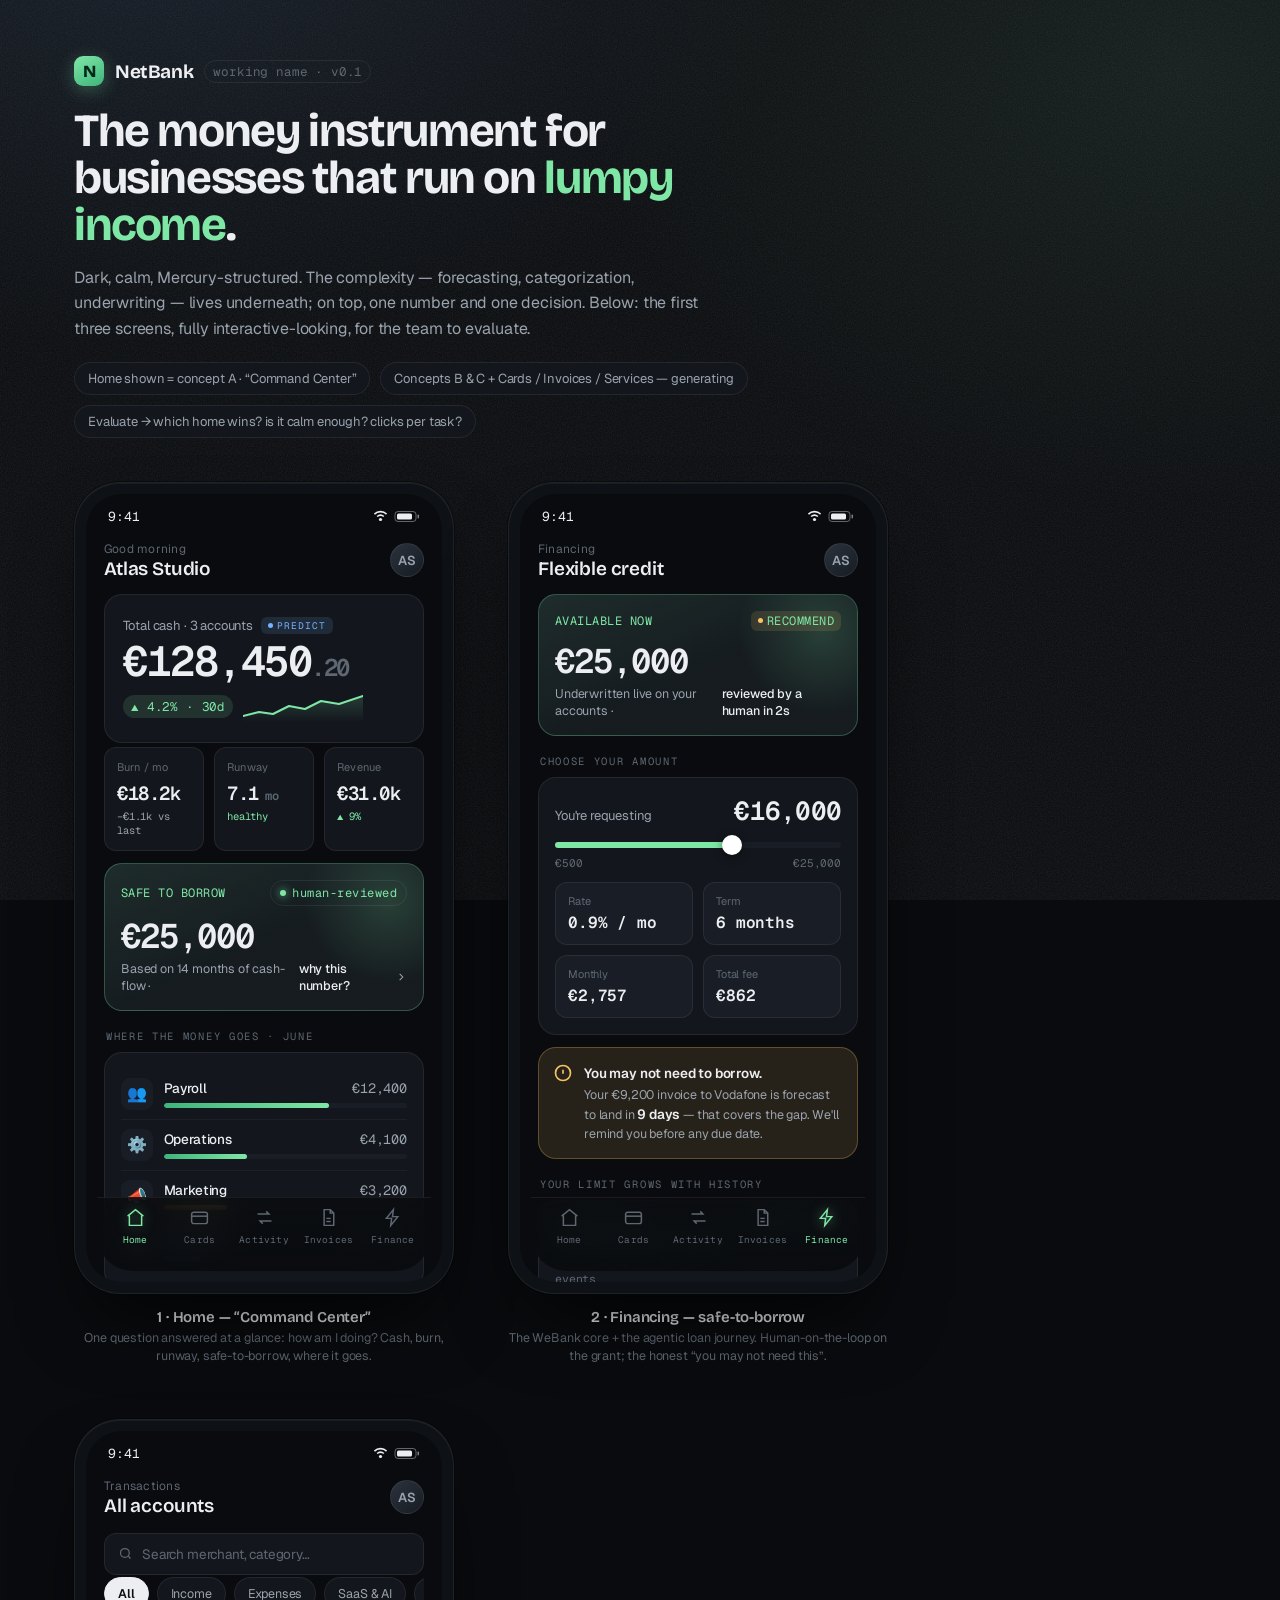
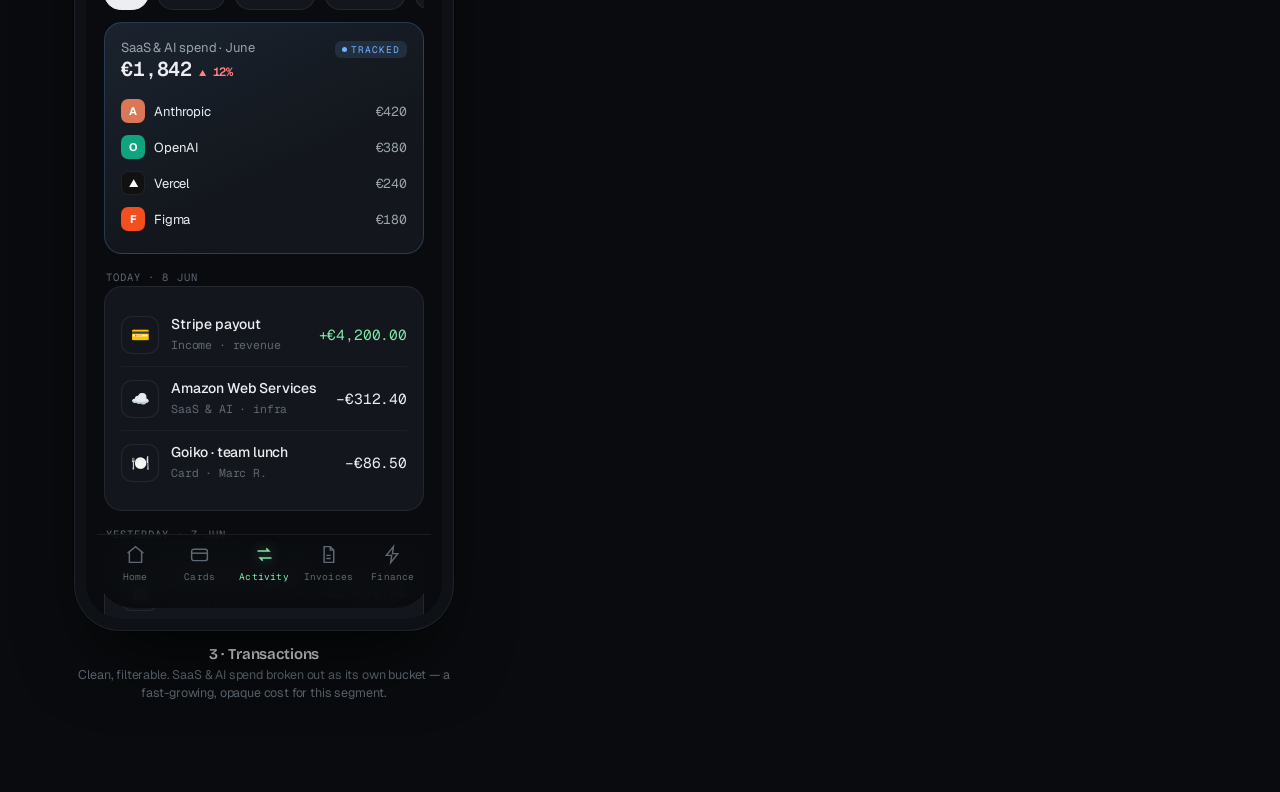
==== design/mockups/index.html @ 4669c6eb "feat(mockups): dark mobile mockups (Home / Financing / Transactions) + Mobile Experience deck - desi" ====
<!DOCTYPE html>
<html lang="en">
<head>
<meta charset="UTF-8">
<meta name="viewport" content="width=device-width, initial-scale=1.0">
<title>NetBank — Mobile Mockups (v0.1)</title>
<link rel="preconnect" href="https://fonts.googleapis.com">
<link rel="preconnect" href="https://fonts.gstatic.com" crossorigin>
<link href="https://fonts.googleapis.com/css2?family=Bricolage+Grotesque:opsz,wght@12..96,400..800&family=Geist:wght@400..700&family=Geist+Mono:wght@400..600&display=swap" rel="stylesheet">
<link rel="stylesheet" href="styles.css">
</head>
<body>
<div class="page">

  <header class="masthead">
    <div class="brand">
      <div class="mark">N</div>
      <b>NetBank</b>
      <span>working name · v0.1</span>
    </div>
    <h1>The money instrument for businesses that run on <em>lumpy income</em>.</h1>
    <p>Dark, calm, Mercury-structured. The complexity — forecasting, categorization, underwriting — lives underneath; on top, one number and one decision. Below: the first three screens, fully interactive-looking, for the team to evaluate.</p>
    <div class="note">
      <span class="pill">Home shown = concept A · “Command Center”</span>
      <span class="pill">Concepts B & C + Cards / Invoices / Services — generating</span>
      <span class="pill">Evaluate → which home wins? is it calm enough? clicks per task?</span>
    </div>
  </header>

  <div class="gallery">

    <!-- ============ SCREEN 1 · HOME ============ -->
    <div class="frame-wrap">
      <div class="phone">
        <div class="screen">
          <div class="statusbar">
            <span>9:41</span>
            <div class="dots">
              <svg width="17" height="12" viewBox="0 0 17 12" fill="currentColor"><path d="M8.5 2.5C10.6 2.5 12.5 3.3 14 4.7l1.1-1.1A9 9 0 0 0 1.9 3.6L3 4.7A7.5 7.5 0 0 1 8.5 2.5Z"/><path d="M8.5 6C9.6 6 10.6 6.4 11.3 7.1l1.1-1.1A6 6 0 0 0 4.6 6l1.1 1.1A4.5 4.5 0 0 1 8.5 6Z"/><circle cx="8.5" cy="9.5" r="1.6"/></svg>
              <svg width="26" height="13" viewBox="0 0 26 13" fill="none"><rect x="1" y="1.5" width="21" height="10" rx="3" stroke="currentColor" opacity=".4"/><rect x="3" y="3.5" width="15" height="6" rx="1.5" fill="currentColor"/><rect x="23.5" y="4.5" width="1.5" height="4" rx=".75" fill="currentColor" opacity=".5"/></svg>
            </div>
          </div>
          <div class="appbar">
            <div class="hi"><small>Good morning</small><b>Atlas Studio</b></div>
            <div class="avatar">AS</div>
          </div>
          <div class="scroll">
            <div class="card reveal" style="animation-delay:.04s">
              <div class="cash">
                <div class="lbl">Total cash · 3 accounts <span class="ai predict">predict</span></div>
                <div class="v">€128,450<span class="cents">.20</span></div>
                <div style="margin-top:10px;display:flex;align-items:center;gap:10px">
                  <span class="delta up">▲ 4.2% · 30d</span>
                  <svg width="120" height="30" viewBox="0 0 120 30" fill="none"><path d="M0 24 L16 20 L30 22 L46 14 L62 17 L78 9 L96 12 L120 4" stroke="#7FE7A6" stroke-width="2" stroke-linecap="round" stroke-linejoin="round"/><path d="M0 24 L16 20 L30 22 L46 14 L62 17 L78 9 L96 12 L120 4 V30 H0 Z" fill="url(#g1)" opacity=".18"/><defs><linearGradient id="g1" x1="0" y1="0" x2="0" y2="1"><stop stop-color="#7FE7A6"/><stop offset="1" stop-color="#7FE7A6" stop-opacity="0"/></linearGradient></defs></svg>
                </div>
              </div>
            </div>

            <div class="tiles reveal" style="animation-delay:.1s">
              <div class="tile"><div class="k">Burn / mo</div><div class="n">€18.2k</div><div class="s" style="color:var(--text-2)">−€1.1k vs last</div></div>
              <div class="tile"><div class="k">Runway</div><div class="n">7.1<span style="font-size:12px;color:var(--text-3)"> mo</span></div><div class="s" style="color:var(--mint)">healthy</div></div>
              <div class="tile"><div class="k">Revenue</div><div class="n">€31.0k</div><div class="s" style="color:var(--mint)">▲ 9%</div></div>
            </div>

            <div class="card borrow reveal" style="animation-delay:.16s;margin-top:12px">
              <div class="top"><span>SAFE TO BORROW</span><span class="badge"><i class="dot"></i>human-reviewed</span></div>
              <div class="amt">€25,000</div>
              <div class="why">Based on 14 months of cash-flow · <b>why this number?</b>
                <svg width="14" height="14" viewBox="0 0 24 24" fill="none" stroke="currentColor" stroke-width="2"><path d="M9 6l6 6-6 6"/></svg>
              </div>
            </div>

            <div class="eyebrow">Where the money goes · June</div>
            <div class="card reveal" style="animation-delay:.22s">
              <div class="bucket"><div class="ico">👥</div><div class="bd"><div class="t"><b>Payroll</b><span class="m">€12,400</span></div><div class="track"><i style="width:68%"></i></div></div></div>
              <div class="bucket"><div class="ico">⚙️</div><div class="bd"><div class="t"><b>Operations</b><span class="m">€4,100</span></div><div class="track"><i style="width:34%"></i></div></div></div>
              <div class="bucket"><div class="ico">📣</div><div class="bd"><div class="t"><b>Marketing</b><span class="m">€3,200</span></div><div class="track a"><i style="width:26%"></i></div></div></div>
              <div class="bucket"><div class="ico">🤖</div><div class="bd"><div class="t"><b>SaaS &amp; AI</b><span class="m">€1,842</span></div><div class="track b"><i style="width:15%"></i></div></div></div>
            </div>
          </div>

          <nav class="tabbar">
            <div class="tab on"><svg viewBox="0 0 24 24"><path d="M3 10.5 12 3l9 7.5"/><path d="M5 9.5V21h14V9.5"/></svg>Home</div>
            <div class="tab"><svg viewBox="0 0 24 24"><rect x="3" y="6" width="18" height="13" rx="2.5"/><path d="M3 10.5h18"/></svg>Cards</div>
            <div class="tab"><svg viewBox="0 0 24 24"><path d="M4 8h13l-3-3"/><path d="M20 16H7l3 3"/></svg>Activity</div>
            <div class="tab"><svg viewBox="0 0 24 24"><path d="M7 3h7l4 4v14H7z"/><path d="M14 3v4h4"/><path d="M9.5 13h5M9.5 16.5h5"/></svg>Invoices</div>
            <div class="tab"><svg viewBox="0 0 24 24"><path d="M13 3 5 13h6l-1 8 8-10h-6z"/></svg>Finance</div>
          </nav>
        </div>
      </div>
      <div class="frame-label"><b>1 · Home — “Command Center”</b><small>One question answered at a glance: how am I doing? Cash, burn, runway, safe-to-borrow, where it goes.</small></div>
    </div>

    <!-- ============ SCREEN 2 · FINANCING ============ -->
    <div class="frame-wrap">
      <div class="phone">
        <div class="screen">
          <div class="statusbar">
            <span>9:41</span>
            <div class="dots">
              <svg width="17" height="12" viewBox="0 0 17 12" fill="currentColor"><path d="M8.5 2.5C10.6 2.5 12.5 3.3 14 4.7l1.1-1.1A9 9 0 0 0 1.9 3.6L3 4.7A7.5 7.5 0 0 1 8.5 2.5Z"/><path d="M8.5 6C9.6 6 10.6 6.4 11.3 7.1l1.1-1.1A6 6 0 0 0 4.6 6l1.1 1.1A4.5 4.5 0 0 1 8.5 6Z"/><circle cx="8.5" cy="9.5" r="1.6"/></svg>
              <svg width="26" height="13" viewBox="0 0 26 13" fill="none"><rect x="1" y="1.5" width="21" height="10" rx="3" stroke="currentColor" opacity=".4"/><rect x="3" y="3.5" width="15" height="6" rx="1.5" fill="currentColor"/><rect x="23.5" y="4.5" width="1.5" height="4" rx=".75" fill="currentColor" opacity=".5"/></svg>
            </div>
          </div>
          <div class="appbar"><div class="hi"><small>Financing</small><b>Flexible credit</b></div><div class="avatar">AS</div></div>
          <div class="scroll">
            <div class="card borrow reveal" style="animation-delay:.04s">
              <div class="top"><span>AVAILABLE NOW</span><span class="ai recommend">recommend</span></div>
              <div class="amt">€25,000</div>
              <div class="why">Underwritten live on your accounts · <b>reviewed by a human in 2s</b></div>
            </div>

            <div class="eyebrow">Choose your amount</div>
            <div class="card reveal" style="animation-delay:.1s">
              <div style="display:flex;justify-content:space-between;align-items:baseline">
                <span style="color:var(--text-2);font-size:13px">You're requesting</span>
                <span class="bignum" style="font-size:26px">€16,000</span>
              </div>
              <div class="slider"><div class="bar"><i></i><b></b></div><div class="ends"><span>€500</span><span>€25,000</span></div></div>
              <div class="terms">
                <div class="t"><small>Rate</small><b>0.9% / mo</b></div>
                <div class="t"><small>Term</small><b>6 months</b></div>
                <div class="t"><small>Monthly</small><b>€2,757</b></div>
                <div class="t"><small>Total fee</small><b>€862</b></div>
              </div>
            </div>

            <div class="insight reveal" style="animation-delay:.16s;margin-top:12px">
              <div class="ic"><svg width="20" height="20" viewBox="0 0 24 24" fill="none" stroke="currentColor" stroke-width="2"><circle cx="12" cy="12" r="9"/><path d="M12 8v5M12 16h.01"/></svg></div>
              <div><b>You may not need to borrow.</b><p>Your €9,200 invoice to Vodafone is forecast to land in <b style="color:var(--text)">9 days</b> — that covers the gap. We'll remind you before any due date.</p></div>
            </div>

            <div class="eyebrow">Your limit grows with history</div>
            <div class="card reveal" style="animation-delay:.22s">
              <div style="display:flex;justify-content:space-between;font-size:13px;margin-bottom:9px"><span style="color:var(--text-2)">Trust level 3 / 5</span><span class="bignum" style="color:var(--mint)">€25k → €40k</span></div>
              <div class="ladder"><span class="st on"></span><span class="st on"></span><span class="st on"></span><span class="st"></span><span class="st"></span></div>
              <p style="color:var(--text-3);font-size:11.5px;margin-top:9px;font-family:var(--mono)">Next review in 38 days · no repaid-late events</p>
            </div>

            <button class="btn primary">Request €16,000</button>
            <button class="btn ghost">See repayment plan</button>
          </div>

          <nav class="tabbar">
            <div class="tab"><svg viewBox="0 0 24 24"><path d="M3 10.5 12 3l9 7.5"/><path d="M5 9.5V21h14V9.5"/></svg>Home</div>
            <div class="tab"><svg viewBox="0 0 24 24"><rect x="3" y="6" width="18" height="13" rx="2.5"/><path d="M3 10.5h18"/></svg>Cards</div>
            <div class="tab"><svg viewBox="0 0 24 24"><path d="M4 8h13l-3-3"/><path d="M20 16H7l3 3"/></svg>Activity</div>
            <div class="tab"><svg viewBox="0 0 24 24"><path d="M7 3h7l4 4v14H7z"/><path d="M14 3v4h4"/><path d="M9.5 13h5M9.5 16.5h5"/></svg>Invoices</div>
            <div class="tab on"><svg viewBox="0 0 24 24"><path d="M13 3 5 13h6l-1 8 8-10h-6z"/></svg>Finance</div>
          </nav>
        </div>
      </div>
      <div class="frame-label"><b>2 · Financing — safe-to-borrow</b><small>The WeBank core + the agentic loan journey. Human-on-the-loop on the grant; the honest “you may not need this”.</small></div>
    </div>

    <!-- ============ SCREEN 3 · TRANSACTIONS ============ -->
    <div class="frame-wrap">
      <div class="phone">
        <div class="screen">
          <div class="statusbar">
            <span>9:41</span>
            <div class="dots">
              <svg width="17" height="12" viewBox="0 0 17 12" fill="currentColor"><path d="M8.5 2.5C10.6 2.5 12.5 3.3 14 4.7l1.1-1.1A9 9 0 0 0 1.9 3.6L3 4.7A7.5 7.5 0 0 1 8.5 2.5Z"/><path d="M8.5 6C9.6 6 10.6 6.4 11.3 7.1l1.1-1.1A6 6 0 0 0 4.6 6l1.1 1.1A4.5 4.5 0 0 1 8.5 6Z"/><circle cx="8.5" cy="9.5" r="1.6"/></svg>
              <svg width="26" height="13" viewBox="0 0 26 13" fill="none"><rect x="1" y="1.5" width="21" height="10" rx="3" stroke="currentColor" opacity=".4"/><rect x="3" y="3.5" width="15" height="6" rx="1.5" fill="currentColor"/><rect x="23.5" y="4.5" width="1.5" height="4" rx=".75" fill="currentColor" opacity=".5"/></svg>
            </div>
          </div>
          <div class="appbar"><div class="hi"><small>Transactions</small><b>All accounts</b></div><div class="avatar">AS</div></div>
          <div class="scroll">
            <div class="search reveal" style="animation-delay:.03s">
              <svg width="15" height="15" viewBox="0 0 24 24" fill="none" stroke="currentColor" stroke-width="2"><circle cx="11" cy="11" r="7"/><path d="m20 20-3.5-3.5"/></svg>Search merchant, category…
            </div>
            <div class="chips reveal" style="animation-delay:.07s">
              <span class="chip on">All</span><span class="chip">Income</span><span class="chip">Expenses</span><span class="chip">SaaS &amp; AI</span><span class="chip">Cards</span>
            </div>

            <div class="card saas reveal" style="animation-delay:.12s;margin-top:8px">
              <div class="hd"><div><div style="font-size:13px;color:var(--text-2)">SaaS &amp; AI spend · June</div><div class="v">€1,842<span style="font-size:12px;color:var(--red)"> ▲ 12%</span></div></div><span class="ai predict">tracked</span></div>
              <div class="it"><div class="lg" style="background:#D97757;color:#fff">A</div><div class="nm">Anthropic</div><div class="mm">€420</div></div>
              <div class="it"><div class="lg" style="background:#0FA47F;color:#fff">O</div><div class="nm">OpenAI</div><div class="mm">€380</div></div>
              <div class="it"><div class="lg" style="background:#111;color:#fff;border:1px solid var(--line)">▲</div><div class="nm">Vercel</div><div class="mm">€240</div></div>
              <div class="it"><div class="lg" style="background:#F24E1E;color:#fff">F</div><div class="nm">Figma</div><div class="mm">€180</div></div>
            </div>

            <div class="daygroup">Today · 8 Jun</div>
            <div class="card reveal" style="animation-delay:.18s">
              <div class="row"><div class="ic">💳</div><div class="mid"><b>Stripe payout</b><small>Income · revenue</small></div><div class="amt in">+€4,200.00</div></div>
              <div class="row"><div class="ic">☁️</div><div class="mid"><b>Amazon Web Services</b><small>SaaS &amp; AI · infra</small></div><div class="amt">−€312.40</div></div>
              <div class="row"><div class="ic">🍽️</div><div class="mid"><b>Goiko · team lunch</b><small>Card · Marc R.</small></div><div class="amt">−€86.50</div></div>
            </div>

            <div class="daygroup">Yesterday · 7 Jun</div>
            <div class="card reveal" style="animation-delay:.24s">
              <div class="row"><div class="ic">🏢</div><div class="mid"><b>Office rent · WeWork</b><small>Operations</small></div><div class="amt">−€1,450.00</div></div>
              <div class="row"><div class="ic">🤖</div><div class="mid"><b>Anthropic · Claude</b><small>SaaS &amp; AI · tokens</small></div><div class="amt">−€420.00</div></div>
            </div>
          </div>

          <nav class="tabbar">
            <div class="tab"><svg viewBox="0 0 24 24"><path d="M3 10.5 12 3l9 7.5"/><path d="M5 9.5V21h14V9.5"/></svg>Home</div>
            <div class="tab"><svg viewBox="0 0 24 24"><rect x="3" y="6" width="18" height="13" rx="2.5"/><path d="M3 10.5h18"/></svg>Cards</div>
            <div class="tab on"><svg viewBox="0 0 24 24"><path d="M4 8h13l-3-3"/><path d="M20 16H7l3 3"/></svg>Activity</div>
            <div class="tab"><svg viewBox="0 0 24 24"><path d="M7 3h7l4 4v14H7z"/><path d="M14 3v4h4"/><path d="M9.5 13h5M9.5 16.5h5"/></svg>Invoices</div>
            <div class="tab"><svg viewBox="0 0 24 24"><path d="M13 3 5 13h6l-1 8 8-10h-6z"/></svg>Finance</div>
          </nav>
        </div>
      </div>
      <div class="frame-label"><b>3 · Transactions</b><small>Clean, filterable. SaaS &amp; AI spend broken out as its own bucket — a fast-growing, opaque cost for this segment.</small></div>
    </div>

  </div>
</div>
</body>
</html>
---- design/mockups/styles.css ----
/* NetBank — mobile mockups · dark "instrument panel" design system */

:root{
  /* surfaces */
  --bg:#090B0E; --bg-2:#0E1116; --surface:#13171D; --surface-2:#191E26;
  --line:rgba(255,255,255,.07); --line-2:rgba(255,255,255,.045);
  /* text */
  --text:#ECEEF1; --text-2:#99A2AD; --text-3:#5E6772;
  /* signal colors (also AI roles: predict=blue, recommend=amber, act=mint) */
  --mint:#7FE7A6; --mint-dim:rgba(127,231,166,.13);
  --blue:#74B2FF; --blue-dim:rgba(116,178,255,.13);
  --amber:#F5C265; --amber-dim:rgba(245,194,101,.13);
  --red:#FF8585; --red-dim:rgba(255,133,133,.12);
  /* type */
  --display:'Bricolage Grotesque',sans-serif;
  --sans:'Geist','Geist Fallback',sans-serif;
  --mono:'Geist Mono',ui-monospace,monospace;
  --r:18px; --r-sm:12px;
}

*{box-sizing:border-box;margin:0;padding:0}
html{-webkit-text-size-adjust:100%}
body{
  font-family:var(--sans);
  color:var(--text);
  background:
    radial-gradient(1100px 700px at 12% -8%, rgba(116,178,255,.10), transparent 60%),
    radial-gradient(1000px 720px at 92% 8%, rgba(127,231,166,.08), transparent 60%),
    var(--bg);
  background-attachment:fixed;
  min-height:100vh;
  -webkit-font-smoothing:antialiased;
  letter-spacing:-.01em;
}
/* subtle grain */
body::before{
  content:"";position:fixed;inset:0;pointer-events:none;z-index:0;opacity:.22;
  background-image:url("data:image/svg+xml,%3Csvg xmlns='http://www.w3.org/2000/svg' width='140' height='140'%3E%3Cfilter id='n'%3E%3CfeTurbulence type='fractalNoise' baseFrequency='.8' numOctaves='2'/%3E%3C/filter%3E%3Crect width='100%25' height='100%25' filter='url(%23n)' opacity='.5'/%3E%3C/svg%3E");
}

/* ---------- page chrome ---------- */
.page{position:relative;z-index:1;max-width:1180px;margin:0 auto;padding:56px 24px 90px}
.masthead{margin-bottom:44px;max-width:760px}
.brand{display:flex;align-items:center;gap:11px;margin-bottom:22px}
.brand .mark{width:30px;height:30px;border-radius:9px;background:linear-gradient(150deg,var(--mint),#3FB47B);
  display:grid;place-items:center;color:#06281A;font-family:var(--display);font-weight:800;font-size:17px;box-shadow:0 4px 18px rgba(127,231,166,.3)}
.brand b{font-family:var(--display);font-weight:700;font-size:19px;letter-spacing:-.02em}
.brand span{color:var(--text-3);font-size:12.5px;font-family:var(--mono);border:1px solid var(--line);padding:2px 8px;border-radius:999px}
.masthead h1{font-family:var(--display);font-weight:700;font-size:clamp(30px,5vw,46px);line-height:1.02;letter-spacing:-.03em;margin-bottom:16px}
.masthead h1 em{font-style:normal;color:var(--mint)}
.masthead p{color:var(--text-2);font-size:16px;line-height:1.6;max-width:640px}
.note{margin-top:20px;display:flex;gap:10px;flex-wrap:wrap}
.note a,.note .pill{font-size:13px;color:var(--text-2);border:1px solid var(--line);background:var(--surface);
  padding:7px 13px;border-radius:999px;text-decoration:none;transition:.2s}
.note a:hover{color:var(--text);border-color:var(--mint);transform:translateY(-1px)}

/* ---------- gallery ---------- */
.gallery{display:flex;gap:54px;flex-wrap:wrap;align-items:flex-start}
.frame-wrap{display:flex;flex-direction:column;gap:14px;align-items:center}
.frame-label{text-align:center;max-width:380px}
.frame-label b{font-family:var(--display);font-size:15px;font-weight:600;display:block}
.frame-label small{color:var(--text-3);font-size:12.5px;line-height:1.45;display:block;margin-top:3px}

/* ---------- phone ---------- */
.phone{
  width:380px;height:812px;border-radius:46px;background:var(--bg-2);
  border:1px solid var(--line);padding:11px;position:relative;flex:none;
  box-shadow:0 1px 0 rgba(255,255,255,.05) inset, 0 40px 80px -28px rgba(0,0,0,.85), 0 0 0 1px rgba(0,0,0,.4);
}
.screen{
  position:relative;width:100%;height:100%;border-radius:36px;overflow:hidden;
  background:var(--bg);display:flex;flex-direction:column;
}
.scroll{flex:1;overflow:hidden;padding:0 18px 96px;position:relative}

/* status bar */
.statusbar{display:flex;justify-content:space-between;align-items:center;padding:14px 22px 6px;font-size:13px;font-family:var(--mono);color:var(--text)}
.statusbar .dots{display:flex;gap:5px;align-items:center}
.statusbar svg{display:block}

/* app bar */
.appbar{display:flex;align-items:center;justify-content:space-between;padding:10px 18px 14px}
.appbar .hi small{color:var(--text-3);font-size:12px;display:block;letter-spacing:.02em}
.appbar .hi b{font-family:var(--display);font-size:19px;font-weight:600}
.avatar{width:34px;height:34px;border-radius:50%;background:linear-gradient(140deg,#2a323c,#171c23);
  border:1px solid var(--line);display:grid;place-items:center;color:var(--text-2);font-size:13px;font-weight:600}

/* ---------- components ---------- */
.eyebrow{font-family:var(--mono);font-size:10.5px;letter-spacing:.16em;text-transform:uppercase;color:var(--text-3);margin:18px 2px 9px}
.card{background:var(--surface);border:1px solid var(--line);border-radius:var(--r);padding:16px}
.card+.card{margin-top:12px}

/* hero number */
.bignum{font-family:var(--mono);font-weight:600;letter-spacing:-.03em;font-variant-numeric:tabular-nums}
.cash{padding:6px 2px 4px}
.cash .lbl{display:flex;align-items:center;gap:8px;color:var(--text-2);font-size:13px;margin-bottom:6px}
.cash .v{font-size:42px;line-height:1;font-family:var(--mono);font-weight:600;letter-spacing:-.035em;font-variant-numeric:tabular-nums}
.cash .v .cents{color:var(--text-3);font-size:24px}
.delta{font-size:12.5px;font-family:var(--mono);display:inline-flex;align-items:center;gap:4px;padding:3px 8px;border-radius:999px}
.delta.up{color:var(--mint);background:var(--mint-dim)}
.delta.down{color:var(--red);background:var(--red-dim)}

/* stat tiles */
.tiles{display:grid;grid-template-columns:1fr 1fr 1fr;gap:10px;margin-top:4px}
.tile{background:var(--surface);border:1px solid var(--line);border-radius:var(--r-sm);padding:12px 12px 13px}
.tile .k{color:var(--text-3);font-size:11px;letter-spacing:.02em;margin-bottom:7px;display:flex;align-items:center;gap:5px}
.tile .n{font-family:var(--mono);font-size:19px;font-weight:600;letter-spacing:-.02em}
.tile .s{font-size:10.5px;color:var(--text-2);margin-top:3px;font-family:var(--mono)}

/* ai role chip */
.ai{font-family:var(--mono);font-size:9.5px;letter-spacing:.1em;text-transform:uppercase;padding:2px 7px;border-radius:6px;display:inline-flex;align-items:center;gap:4px}
.ai::before{content:"";width:5px;height:5px;border-radius:50%}
.ai.predict{color:var(--blue);background:var(--blue-dim)} .ai.predict::before{background:var(--blue)}
.ai.recommend{color:var(--amber);background:var(--amber-dim)} .ai.recommend::before{background:var(--amber)}
.ai.act{color:var(--mint);background:var(--mint-dim)} .ai.act::before{background:var(--mint)}

/* safe-to-borrow hero */
.borrow{position:relative;overflow:hidden;border:1px solid rgba(127,231,166,.28);
  background:linear-gradient(155deg,rgba(127,231,166,.10),rgba(127,231,166,.02) 55%),var(--surface)}
.borrow::after{content:"";position:absolute;right:-50px;top:-50px;width:170px;height:170px;border-radius:50%;
  background:radial-gradient(circle,rgba(127,231,166,.18),transparent 70%)}
.borrow .top{display:flex;justify-content:space-between;align-items:center;position:relative;z-index:1}
.borrow .top span{color:var(--mint);font-size:12px;font-family:var(--mono);letter-spacing:.04em}
.borrow .amt{font-family:var(--mono);font-size:34px;font-weight:600;letter-spacing:-.03em;margin:8px 0 2px;position:relative;z-index:1}
.borrow .why{display:flex;align-items:center;gap:6px;color:var(--text-2);font-size:12.5px;position:relative;z-index:1}
.borrow .why b{color:var(--text);font-weight:500}

/* badges */
.badge{display:inline-flex;align-items:center;gap:6px;font-size:11px;font-family:var(--mono);padding:4px 9px;border-radius:999px;border:1px solid var(--line);color:var(--text-2)}
.badge .dot{width:6px;height:6px;border-radius:50%;background:var(--mint);box-shadow:0 0 8px var(--mint)}

/* buttons */
.btn{display:flex;align-items:center;justify-content:center;gap:8px;width:100%;padding:14px;border-radius:13px;
  font-family:var(--sans);font-weight:600;font-size:14.5px;border:none;cursor:pointer;margin-top:14px;letter-spacing:-.01em}
.btn.primary{background:var(--mint);color:#06281A}
.btn.ghost{background:var(--surface-2);color:var(--text);border:1px solid var(--line)}

/* spend buckets */
.bucket{display:flex;align-items:center;gap:11px;padding:9px 0}
.bucket+.bucket{border-top:1px solid var(--line-2)}
.bucket .ico{width:32px;height:32px;border-radius:9px;background:var(--surface-2);display:grid;place-items:center;flex:none;color:var(--text-2)}
.bucket .bd{flex:1;min-width:0}
.bucket .bd .t{font-size:13.5px;display:flex;justify-content:space-between;margin-bottom:6px}
.bucket .bd .t b{font-weight:500} .bucket .bd .t .m{font-family:var(--mono);color:var(--text-2)}
.track{height:5px;border-radius:999px;background:var(--surface-2);overflow:hidden}
.track i{display:block;height:100%;border-radius:999px;background:linear-gradient(90deg,#3FB47B,var(--mint))}
.track.b i{background:linear-gradient(90deg,#3C6DA8,var(--blue))}
.track.a i{background:linear-gradient(90deg,#B98A2E,var(--amber))}

/* list rows (transactions) */
.row{display:flex;align-items:center;gap:12px;padding:12px 0}
.row+.row{border-top:1px solid var(--line-2)}
.row .ic{width:38px;height:38px;border-radius:11px;background:var(--surface);border:1px solid var(--line);display:grid;place-items:center;flex:none;font-size:15px}
.row .mid{flex:1;min-width:0}
.row .mid b{font-size:14px;font-weight:500;display:block;white-space:nowrap;overflow:hidden;text-overflow:ellipsis}
.row .mid small{color:var(--text-3);font-size:11.5px;font-family:var(--mono)}
.row .amt{font-family:var(--mono);font-size:14.5px;font-variant-numeric:tabular-nums;white-space:nowrap}
.row .amt.in{color:var(--mint)}
.daygroup{font-family:var(--mono);font-size:10.5px;letter-spacing:.1em;text-transform:uppercase;color:var(--text-3);margin:16px 2px 2px}

/* filter chips */
.chips{display:flex;gap:8px;overflow:hidden;padding:2px 0 4px}
.chip{font-size:12.5px;padding:7px 13px;border-radius:999px;border:1px solid var(--line);background:var(--surface);color:var(--text-2);white-space:nowrap}
.chip.on{background:var(--text);color:#0b0d10;border-color:var(--text);font-weight:600}

/* search */
.search{display:flex;align-items:center;gap:9px;background:var(--surface);border:1px solid var(--line);border-radius:12px;padding:11px 13px;color:var(--text-3);font-size:13.5px;margin-top:2px}

/* saas callout */
.saas{background:linear-gradient(155deg,rgba(116,178,255,.08),transparent 60%),var(--surface);border:1px solid rgba(116,178,255,.22)}
.saas .hd{display:flex;justify-content:space-between;align-items:baseline;margin-bottom:11px}
.saas .hd .v{font-family:var(--mono);font-size:20px;font-weight:600}
.saas .it{display:flex;align-items:center;gap:9px;padding:6px 0;font-size:13px}
.saas .it .lg{width:24px;height:24px;border-radius:7px;display:grid;place-items:center;font-size:11px;font-weight:700;flex:none}
.saas .it .nm{flex:1}.saas .it .mm{font-family:var(--mono);color:var(--text-2)}

/* insight (honest "don't borrow") */
.insight{display:flex;gap:11px;background:var(--amber-dim);border:1px solid rgba(245,194,101,.28);border-radius:var(--r);padding:14px}
.insight .ic{color:var(--amber);flex:none;margin-top:1px}
.insight b{font-weight:600;font-size:13.5px}.insight p{color:var(--text-2);font-size:12.5px;line-height:1.5;margin-top:3px}

/* slider mock */
.slider{margin:14px 0 4px}
.slider .bar{height:6px;border-radius:999px;background:var(--surface-2);position:relative}
.slider .bar i{position:absolute;left:0;top:0;height:100%;width:62%;border-radius:999px;background:var(--mint)}
.slider .bar b{position:absolute;left:62%;top:50%;width:20px;height:20px;border-radius:50%;background:#fff;transform:translate(-50%,-50%);box-shadow:0 2px 8px rgba(0,0,0,.5)}
.slider .ends{display:flex;justify-content:space-between;font-family:var(--mono);font-size:11px;color:var(--text-3);margin-top:8px}

/* terms grid */
.terms{display:grid;grid-template-columns:1fr 1fr;gap:10px;margin-top:12px}
.terms .t{background:var(--surface-2);border:1px solid var(--line);border-radius:var(--r-sm);padding:11px 12px}
.terms .t small{color:var(--text-3);font-size:11px;display:block;margin-bottom:4px}
.terms .t b{font-family:var(--mono);font-size:16px;font-weight:600}

/* ladder */
.ladder{display:flex;gap:6px;margin-top:6px}
.ladder .st{flex:1;height:4px;border-radius:999px;background:var(--surface-2)}
.ladder .st.on{background:var(--mint)}

/* tab bar */
.tabbar{position:absolute;left:11px;right:11px;bottom:11px;height:74px;border-radius:0 0 36px 36px;
  background:linear-gradient(to top,rgba(9,11,14,.96),rgba(9,11,14,.78));backdrop-filter:blur(14px);
  border-top:1px solid var(--line);display:flex;align-items:center;justify-content:space-around;padding:0 6px 16px}
.tab{display:flex;flex-direction:column;align-items:center;gap:5px;color:var(--text-3);font-size:9.5px;font-family:var(--mono);letter-spacing:.02em;flex:1}
.tab svg{width:21px;height:21px;stroke:currentColor;fill:none;stroke-width:1.7}
.tab.on{color:var(--mint)}
.tab.on svg{filter:drop-shadow(0 0 6px rgba(127,231,166,.5))}

/* reveal animation */
.reveal{opacity:0;transform:translateY(10px);animation:rise .65s cubic-bezier(.2,.7,.2,1) forwards}
@keyframes rise{to{opacity:1;transform:none}}

@media (max-width:520px){
  .page{padding:34px 14px 70px}
  .phone{width:100%;max-width:380px;height:760px}
  .gallery{gap:40px;justify-content:center}
}
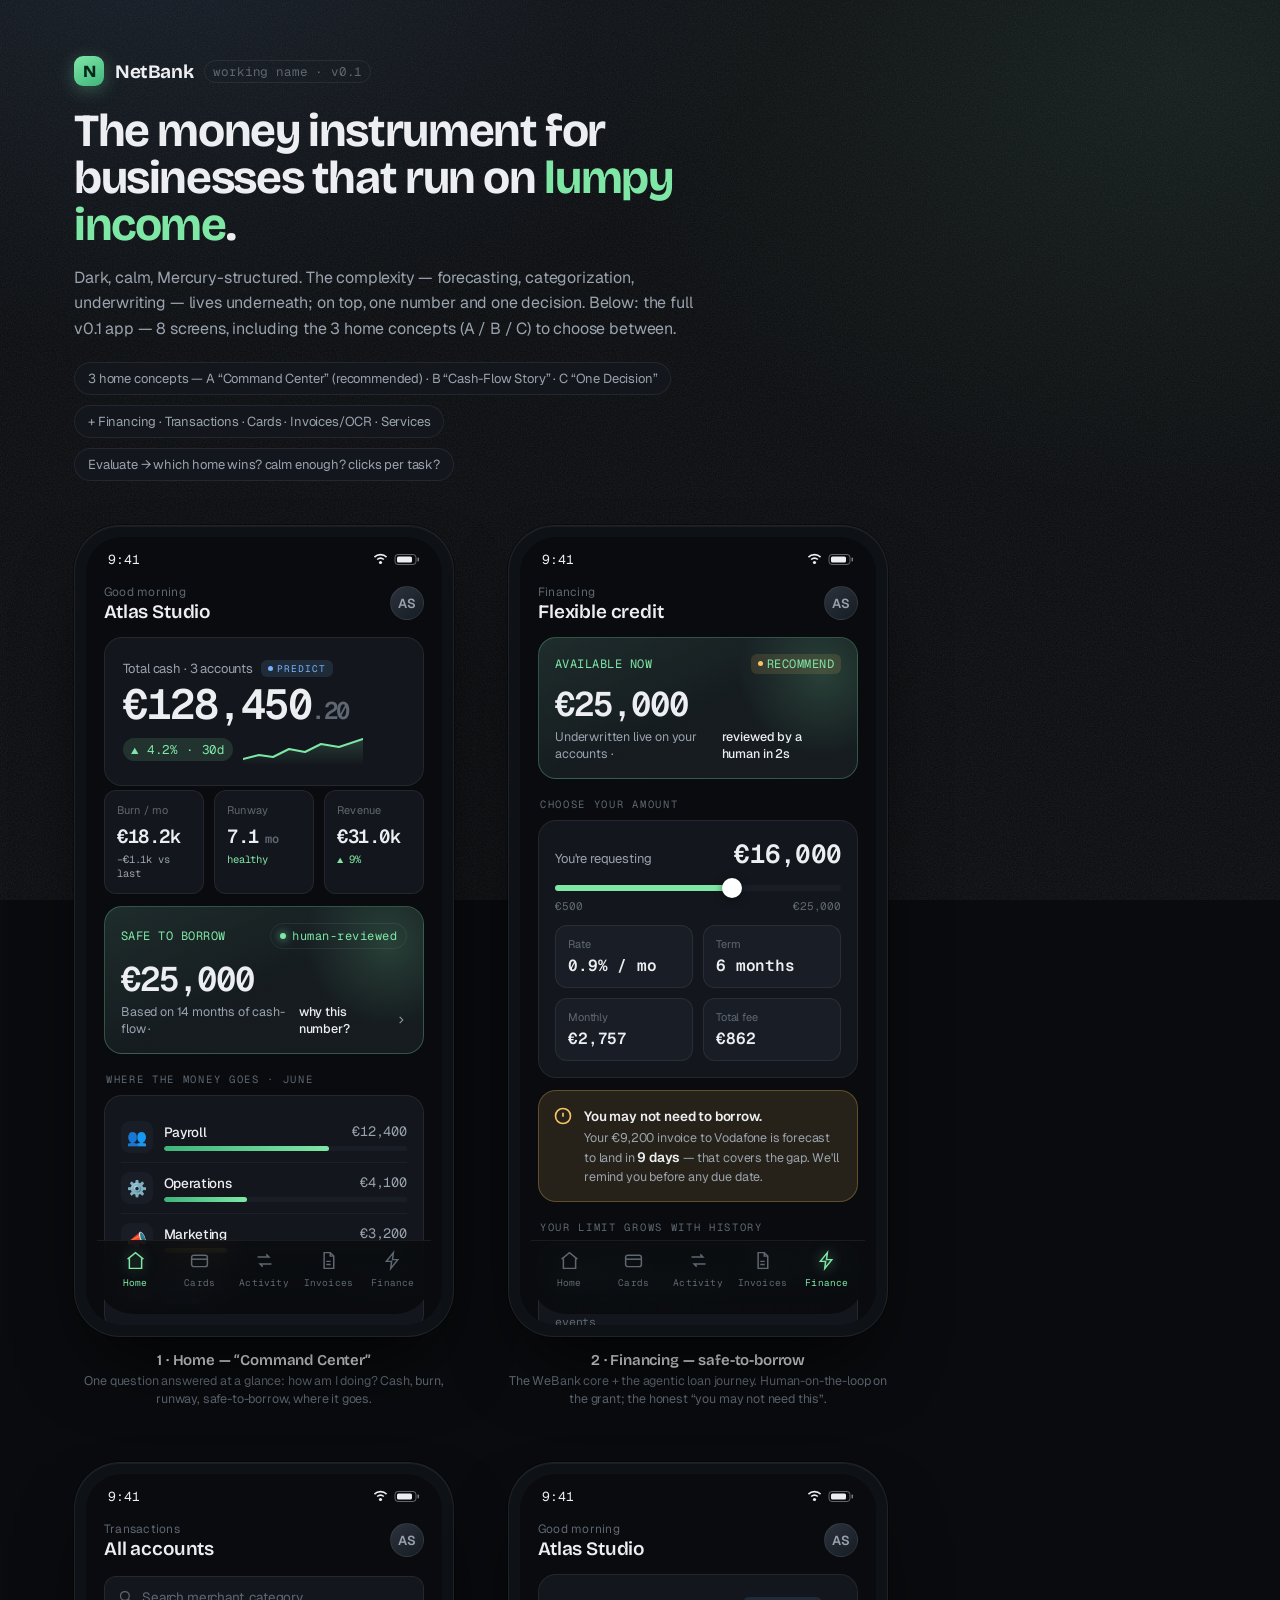
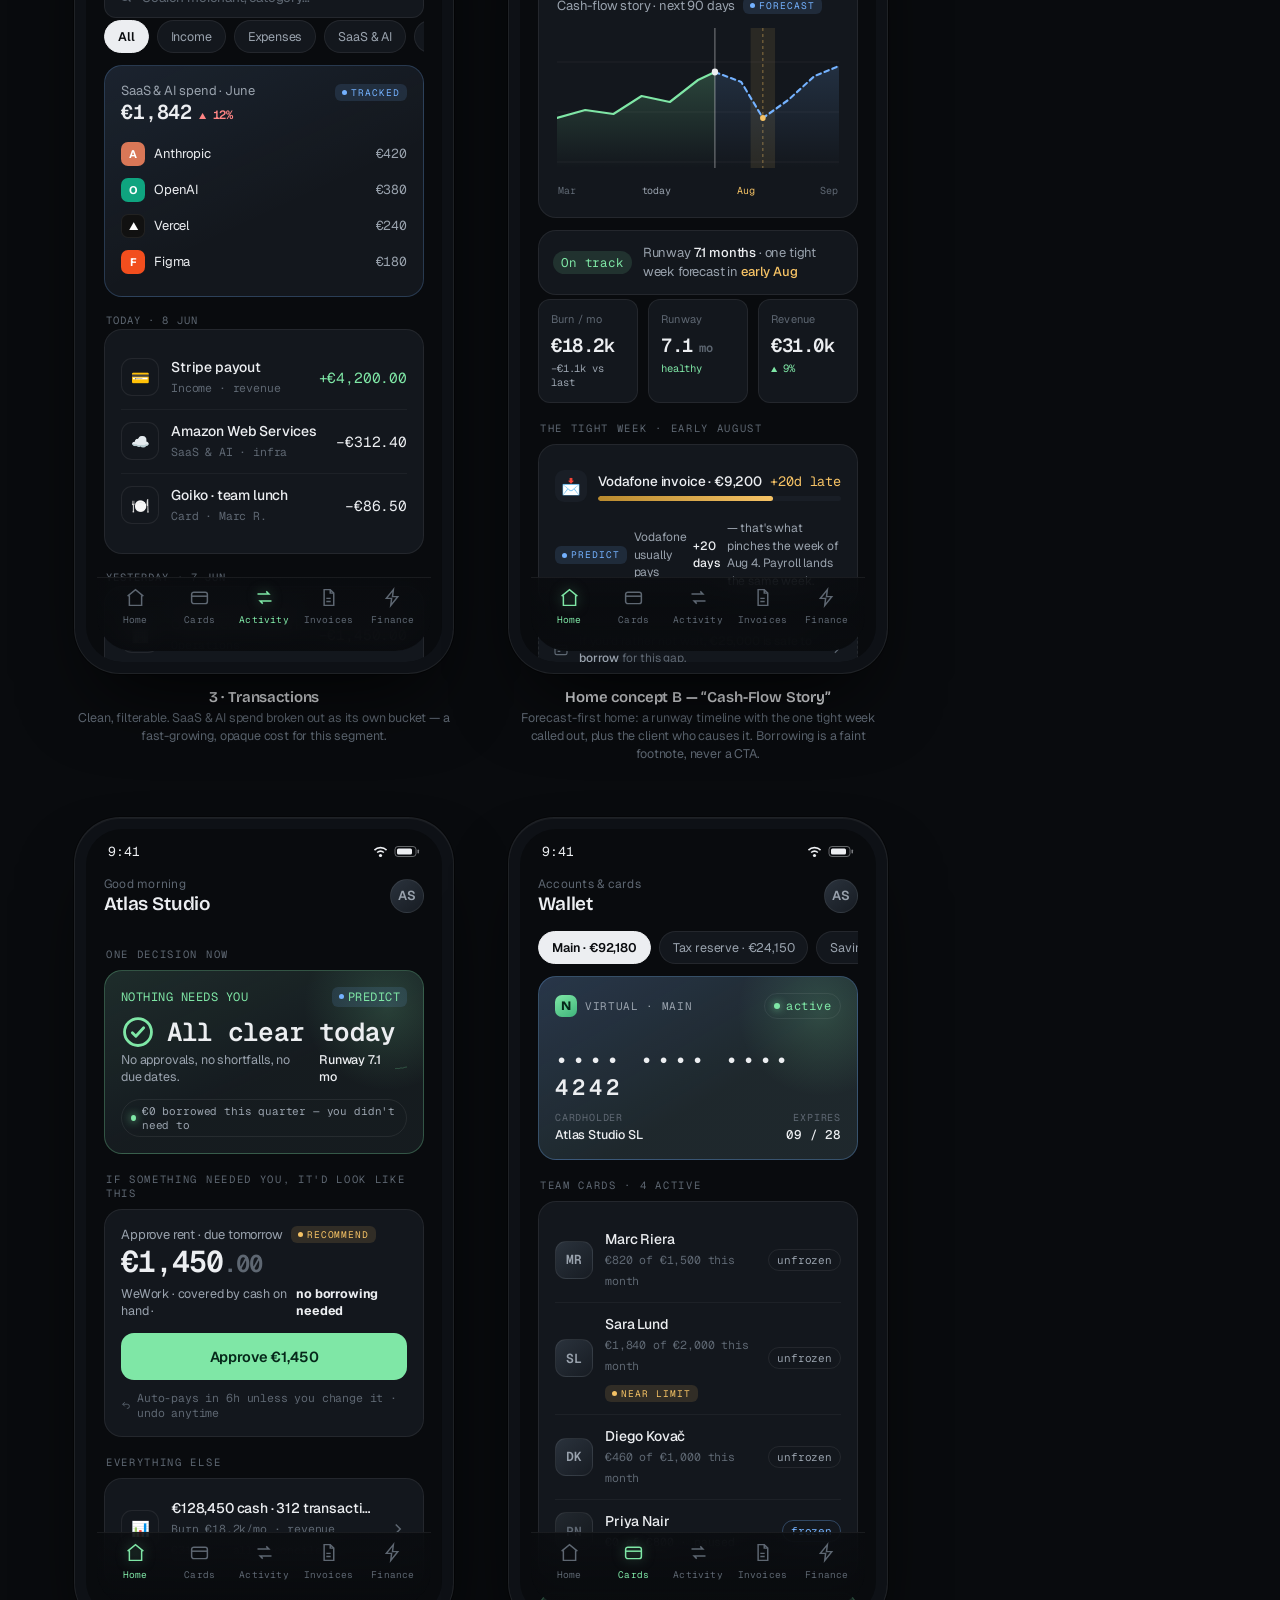
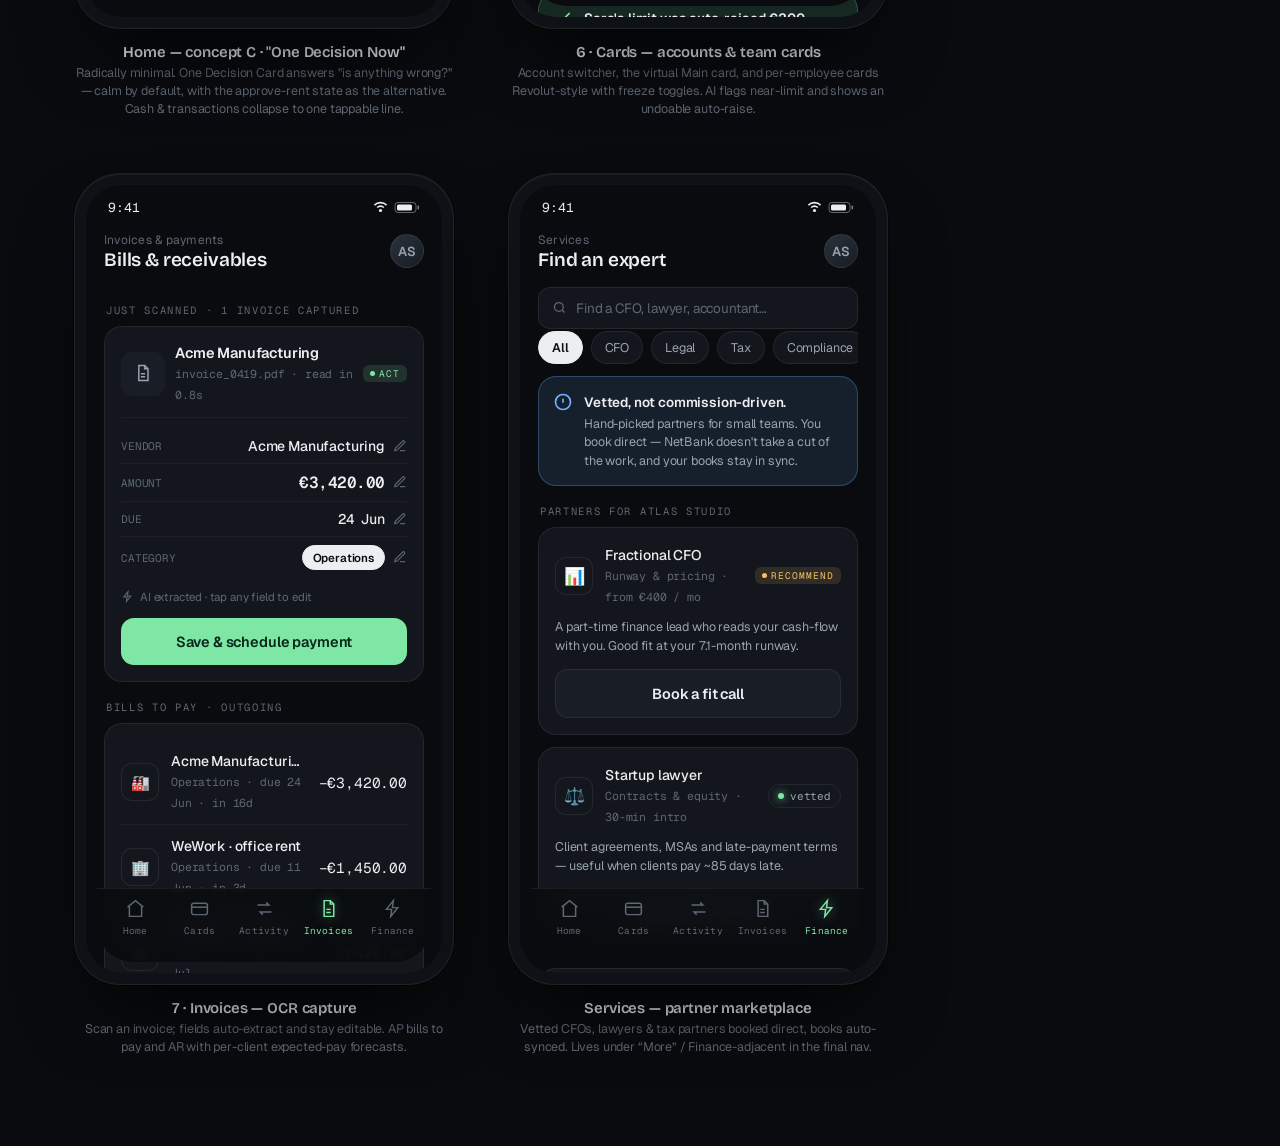
==== commit 781158c7: "feat: complete mockup set (8 screens) + predictive-AI doc - design/mockups: add home concepts B & C," ====
--- a/design/mockups/index.html
+++ b/design/mockups/index.html
@@ -19,11 +19,11 @@
       <span>working name · v0.1</span>
     </div>
     <h1>The money instrument for businesses that run on <em>lumpy income</em>.</h1>
-    <p>Dark, calm, Mercury-structured. The complexity — forecasting, categorization, underwriting — lives underneath; on top, one number and one decision. Below: the first three screens, fully interactive-looking, for the team to evaluate.</p>
+    <p>Dark, calm, Mercury-structured. The complexity — forecasting, categorization, underwriting — lives underneath; on top, one number and one decision. Below: the full v0.1 app — 8 screens, including the 3 home concepts (A / B / C) to choose between.</p>
     <div class="note">
-      <span class="pill">Home shown = concept A · “Command Center”</span>
-      <span class="pill">Concepts B & C + Cards / Invoices / Services — generating</span>
-      <span class="pill">Evaluate → which home wins? is it calm enough? clicks per task?</span>
+      <span class="pill">3 home concepts — A “Command Center” (recommended) · B “Cash-Flow Story” · C “One Decision”</span>
+      <span class="pill">+ Financing · Transactions · Cards · Invoices/OCR · Services</span>
+      <span class="pill">Evaluate → which home wins? calm enough? clicks per task?</span>
     </div>
   </header>
 
@@ -207,6 +207,425 @@
       <div class="frame-label"><b>3 · Transactions</b><small>Clean, filterable. SaaS &amp; AI spend broken out as its own bucket — a fast-growing, opaque cost for this segment.</small></div>
     </div>
 
+    <div class="frame-wrap">
+      <div class="phone">
+        <div class="screen">
+          <div class="statusbar">
+            <span>9:41</span>
+            <div class="dots">
+              <svg width="17" height="12" viewBox="0 0 17 12" fill="currentColor"><path d="M8.5 2.5C10.6 2.5 12.5 3.3 14 4.7l1.1-1.1A9 9 0 0 0 1.9 3.6L3 4.7A7.5 7.5 0 0 1 8.5 2.5Z"/><path d="M8.5 6C9.6 6 10.6 6.4 11.3 7.1l1.1-1.1A6 6 0 0 0 4.6 6l1.1 1.1A4.5 4.5 0 0 1 8.5 6Z"/><circle cx="8.5" cy="9.5" r="1.6"/></svg>
+              <svg width="26" height="13" viewBox="0 0 26 13" fill="none"><rect x="1" y="1.5" width="21" height="10" rx="3" stroke="currentColor" opacity=".4"/><rect x="3" y="3.5" width="15" height="6" rx="1.5" fill="currentColor"/><rect x="23.5" y="4.5" width="1.5" height="4" rx=".75" fill="currentColor" opacity=".5"/></svg>
+            </div>
+          </div>
+          <div class="appbar">
+            <div class="hi"><small>Good morning</small><b>Atlas Studio</b></div>
+            <div class="avatar">AS</div>
+          </div>
+          <div class="scroll">
+            <div class="card reveal" style="animation-delay:.04s">
+              <div class="cash">
+                <div class="lbl">Cash-flow story · next 90 days <span class="ai predict">forecast</span></div>
+                <svg width="100%" height="160" viewBox="0 0 300 160" fill="none" preserveAspectRatio="none" style="margin-top:8px;display:block">
+                  <defs>
+                    <linearGradient id="cfPast" x1="0" y1="0" x2="0" y2="1"><stop stop-color="#7FE7A6" stop-opacity=".22"/><stop offset="1" stop-color="#7FE7A6" stop-opacity="0"/></linearGradient>
+                    <linearGradient id="cfFwd" x1="0" y1="0" x2="0" y2="1"><stop stop-color="#74B2FF" stop-opacity=".16"/><stop offset="1" stop-color="#74B2FF" stop-opacity="0"/></linearGradient>
+                  </defs>
+                  <!-- gridlines -->
+                  <line x1="0" y1="40" x2="300" y2="40" stroke="#fff" stroke-opacity=".05"/>
+                  <line x1="0" y1="90" x2="300" y2="90" stroke="#fff" stroke-opacity=".05"/>
+                  <line x1="0" y1="140" x2="300" y2="140" stroke="#fff" stroke-opacity=".05"/>
+                  <!-- tight-week shaded marker (early Aug) -->
+                  <rect x="206" y="6" width="26" height="140" fill="#F5C265" fill-opacity=".10"/>
+                  <line x1="219" y1="6" x2="219" y2="146" stroke="#F5C265" stroke-opacity=".5" stroke-width="1" stroke-dasharray="3 3"/>
+                  <!-- past area + line (Mar → today) -->
+                  <path d="M0 96 L30 88 L60 92 L90 74 L120 80 L150 58 L168 50 L168 146 L0 146 Z" fill="url(#cfPast)"/>
+                  <path d="M0 96 L30 88 L60 92 L90 74 L120 80 L150 58 L168 50" stroke="#7FE7A6" stroke-width="2.2" stroke-linecap="round" stroke-linejoin="round"/>
+                  <!-- forecast area + line (today → +90d), dips through the tight week -->
+                  <path d="M168 50 L196 60 L219 96 L246 78 L274 54 L300 44 L300 146 L168 146 Z" fill="url(#cfFwd)"/>
+                  <path d="M168 50 L196 60 L219 96 L246 78 L274 54 L300 44" stroke="#74B2FF" stroke-width="2.2" stroke-linecap="round" stroke-linejoin="round" stroke-dasharray="5 4"/>
+                  <!-- today vertical line + node -->
+                  <line x1="168" y1="6" x2="168" y2="146" stroke="#ECEEF1" stroke-opacity=".5" stroke-width="1"/>
+                  <circle cx="168" cy="50" r="3.4" fill="#ECEEF1"/>
+                  <!-- tight-week low node -->
+                  <circle cx="219" cy="96" r="3" fill="#F5C265"/>
+                </svg>
+                <div style="display:flex;justify-content:space-between;font-family:var(--mono);font-size:10px;color:var(--text-3);margin-top:2px;padding:0 1px">
+                  <span>Mar</span><span style="color:var(--text-2)">today</span><span style="color:var(--amber)">Aug</span><span>Sep</span>
+                </div>
+              </div>
+            </div>
+
+            <div class="card reveal" style="animation-delay:.1s;display:flex;align-items:center;gap:11px;padding:13px 14px">
+              <span class="delta up" style="flex:none">On track</span>
+              <div style="font-size:13px;color:var(--text-2);line-height:1.45">Runway <b style="color:var(--text);font-weight:500">7.1 months</b> · one tight week forecast in <b style="color:var(--amber);font-weight:500">early Aug</b></div>
+            </div>
+
+            <div class="tiles reveal" style="animation-delay:.16s">
+              <div class="tile"><div class="k">Burn / mo</div><div class="n">€18.2k</div><div class="s" style="color:var(--text-2)">−€1.1k vs last</div></div>
+              <div class="tile"><div class="k">Runway</div><div class="n">7.1<span style="font-size:12px;color:var(--text-3)"> mo</span></div><div class="s" style="color:var(--mint)">healthy</div></div>
+              <div class="tile"><div class="k">Revenue</div><div class="n">€31.0k</div><div class="s" style="color:var(--mint)">▲ 9%</div></div>
+            </div>
+
+            <div class="eyebrow">The tight week · early August</div>
+            <div class="card reveal" style="animation-delay:.22s">
+              <div class="bucket"><div class="ico">📩</div><div class="bd"><div class="t"><b>Vodafone invoice · €9,200</b><span class="m" style="color:var(--amber)">+20d late</span></div><div class="track a"><i style="width:72%"></i></div></div></div>
+              <div style="display:flex;align-items:center;gap:7px;margin-top:9px;font-size:12px;color:var(--text-2);line-height:1.45">
+                <span class="ai predict" style="flex:none">predict</span>
+                Vodafone usually pays <b style="color:var(--text);font-weight:500">+20 days</b> — that's what pinches the week of Aug 4. Payroll lands the same week.
+              </div>
+            </div>
+
+            <div class="card reveal" style="animation-delay:.28s;display:flex;align-items:center;gap:10px;padding:13px 14px;border-style:dashed">
+              <svg width="16" height="16" viewBox="0 0 24 24" fill="none" stroke="currentColor" stroke-width="1.8" style="color:var(--text-3);flex:none"><path d="M3 10h18M7 14h4"/><rect x="3" y="5" width="18" height="14" rx="2.5"/></svg>
+              <div style="flex:1;font-size:12px;color:var(--text-3);line-height:1.4">If you'd rather not wait, <b style="color:var(--text-2);font-weight:500">€25,000 is safe to borrow</b> for this gap.</div>
+              <svg width="13" height="13" viewBox="0 0 24 24" fill="none" stroke="currentColor" stroke-width="2" style="color:var(--text-3);flex:none"><path d="M9 6l6 6-6 6"/></svg>
+            </div>
+          </div>
+
+          <nav class="tabbar">
+            <div class="tab on"><svg viewBox="0 0 24 24"><path d="M3 10.5 12 3l9 7.5"/><path d="M5 9.5V21h14V9.5"/></svg>Home</div>
+            <div class="tab"><svg viewBox="0 0 24 24"><rect x="3" y="6" width="18" height="13" rx="2.5"/><path d="M3 10.5h18"/></svg>Cards</div>
+            <div class="tab"><svg viewBox="0 0 24 24"><path d="M4 8h13l-3-3"/><path d="M20 16H7l3 3"/></svg>Activity</div>
+            <div class="tab"><svg viewBox="0 0 24 24"><path d="M7 3h7l4 4v14H7z"/><path d="M14 3v4h4"/><path d="M9.5 13h5M9.5 16.5h5"/></svg>Invoices</div>
+            <div class="tab"><svg viewBox="0 0 24 24"><path d="M13 3 5 13h6l-1 8 8-10h-6z"/></svg>Finance</div>
+          </nav>
+        </div>
+      </div>
+      <div class="frame-label"><b>Home concept B — “Cash-Flow Story”</b><small>Forecast-first home: a runway timeline with the one tight week called out, plus the client who causes it. Borrowing is a faint footnote, never a CTA.</small></div>
+    </div>
+
+    <div class="frame-wrap">
+      <div class="phone">
+        <div class="screen">
+          <div class="statusbar">
+            <span>9:41</span>
+            <div class="dots">
+              <svg width="17" height="12" viewBox="0 0 17 12" fill="currentColor"><path d="M8.5 2.5C10.6 2.5 12.5 3.3 14 4.7l1.1-1.1A9 9 0 0 0 1.9 3.6L3 4.7A7.5 7.5 0 0 1 8.5 2.5Z"/><path d="M8.5 6C9.6 6 10.6 6.4 11.3 7.1l1.1-1.1A6 6 0 0 0 4.6 6l1.1 1.1A4.5 4.5 0 0 1 8.5 6Z"/><circle cx="8.5" cy="9.5" r="1.6"/></svg>
+              <svg width="26" height="13" viewBox="0 0 26 13" fill="none"><rect x="1" y="1.5" width="21" height="10" rx="3" stroke="currentColor" opacity=".4"/><rect x="3" y="3.5" width="15" height="6" rx="1.5" fill="currentColor"/><rect x="23.5" y="4.5" width="1.5" height="4" rx=".75" fill="currentColor" opacity=".5"/></svg>
+            </div>
+          </div>
+          <div class="appbar">
+            <div class="hi"><small>Good morning</small><b>Atlas Studio</b></div>
+            <div class="avatar">AS</div>
+          </div>
+          <div class="scroll">
+            <div class="eyebrow">One decision now</div>
+
+            <div class="card borrow reveal" style="animation-delay:.04s">
+              <div class="top"><span>NOTHING NEEDS YOU</span><span class="ai predict">predict</span></div>
+              <div class="amt" style="display:flex;align-items:center;gap:12px;font-size:26px">
+                <svg width="34" height="34" viewBox="0 0 24 24" fill="none" stroke="#7FE7A6" stroke-width="2" stroke-linecap="round" stroke-linejoin="round"><circle cx="12" cy="12" r="9.5"/><path d="m8 12.5 2.5 2.5L16 9"/></svg>
+                All clear today
+              </div>
+              <div class="why">No approvals, no shortfalls, no due dates. <b>Runway 7.1 mo</b>
+                <svg width="14" height="14" viewBox="0 0 120 30" fill="none" style="margin-left:2px"><path d="M0 22 L20 19 L40 21 L60 14 L80 16 L100 8 L120 5" stroke="#7FE7A6" stroke-width="2.4" stroke-linecap="round" stroke-linejoin="round"/></svg>
+              </div>
+              <div style="margin-top:14px;position:relative;z-index:1">
+                <span class="badge"><i class="dot"></i>€0 borrowed this quarter — you didn't need to</span>
+              </div>
+            </div>
+
+            <div class="eyebrow">If something needed you, it'd look like this</div>
+
+            <div class="card reveal" style="animation-delay:.12s">
+              <div style="display:flex;justify-content:space-between;align-items:center">
+                <div class="cash" style="padding:0">
+                  <div class="lbl" style="margin-bottom:4px">Approve rent · due tomorrow <span class="ai recommend">recommend</span></div>
+                  <div class="v" style="font-size:30px">€1,450<span class="cents">.00</span></div>
+                </div>
+              </div>
+              <div class="why" style="margin-top:8px;color:var(--text-2);font-size:12.5px;display:flex;align-items:center;gap:6px">
+                WeWork · covered by cash on hand · <b style="color:var(--text)">no borrowing needed</b>
+              </div>
+              <button class="btn primary">Approve €1,450</button>
+              <div style="display:flex;align-items:center;justify-content:center;gap:6px;margin-top:10px;color:var(--text-3);font-size:11.5px;font-family:var(--mono)">
+                <svg width="13" height="13" viewBox="0 0 24 24" fill="none" stroke="currentColor" stroke-width="2"><path d="M9 14 4 9l5-5"/><path d="M4 9h11a5 5 0 0 1 0 10h-1"/></svg>
+                Auto-pays in 6h unless you change it · undo anytime
+              </div>
+            </div>
+
+            <div class="eyebrow">Everything else</div>
+
+            <div class="card reveal" style="animation-delay:.2s" style="margin-top:0">
+              <div class="row" style="padding-top:4px">
+                <div class="ic">📊</div>
+                <div class="mid">
+                  <b>€128,450 cash · 312 transactions</b>
+                  <small>Burn €18.2k/mo · revenue €31.0k · all reconciled</small>
+                </div>
+                <svg width="18" height="18" viewBox="0 0 24 24" fill="none" stroke="var(--text-3)" stroke-width="2"><path d="M9 6l6 6-6 6"/></svg>
+              </div>
+            </div>
+          </div>
+
+          <nav class="tabbar">
+            <div class="tab on"><svg viewBox="0 0 24 24"><path d="M3 10.5 12 3l9 7.5"/><path d="M5 9.5V21h14V9.5"/></svg>Home</div>
+            <div class="tab"><svg viewBox="0 0 24 24"><rect x="3" y="6" width="18" height="13" rx="2.5"/><path d="M3 10.5h18"/></svg>Cards</div>
+            <div class="tab"><svg viewBox="0 0 24 24"><path d="M4 8h13l-3-3"/><path d="M20 16H7l3 3"/></svg>Activity</div>
+            <div class="tab"><svg viewBox="0 0 24 24"><path d="M7 3h7l4 4v14H7z"/><path d="M14 3v4h4"/><path d="M9.5 13h5M9.5 16.5h5"/></svg>Invoices</div>
+            <div class="tab"><svg viewBox="0 0 24 24"><path d="M13 3 5 13h6l-1 8 8-10h-6z"/></svg>Finance</div>
+          </nav>
+        </div>
+      </div>
+      <div class="frame-label"><b>Home — concept C · "One Decision Now"</b><small>Radically minimal. One Decision Card answers "is anything wrong?" — calm by default, with the approve-rent state as the alternative. Cash &amp; transactions collapse to one tappable line.</small></div>
+    </div>
+
+    <div class="frame-wrap">
+      <div class="phone">
+        <div class="screen">
+          <div class="statusbar">
+            <span>9:41</span>
+            <div class="dots">
+              <svg width="17" height="12" viewBox="0 0 17 12" fill="currentColor"><path d="M8.5 2.5C10.6 2.5 12.5 3.3 14 4.7l1.1-1.1A9 9 0 0 0 1.9 3.6L3 4.7A7.5 7.5 0 0 1 8.5 2.5Z"/><path d="M8.5 6C9.6 6 10.6 6.4 11.3 7.1l1.1-1.1A6 6 0 0 0 4.6 6l1.1 1.1A4.5 4.5 0 0 1 8.5 6Z"/><circle cx="8.5" cy="9.5" r="1.6"/></svg>
+              <svg width="26" height="13" viewBox="0 0 26 13" fill="none"><rect x="1" y="1.5" width="21" height="10" rx="3" stroke="currentColor" opacity=".4"/><rect x="3" y="3.5" width="15" height="6" rx="1.5" fill="currentColor"/><rect x="23.5" y="4.5" width="1.5" height="4" rx=".75" fill="currentColor" opacity=".5"/></svg>
+            </div>
+          </div>
+          <div class="appbar"><div class="hi"><small>Accounts &amp; cards</small><b>Wallet</b></div><div class="avatar">AS</div></div>
+          <div class="scroll">
+            <div class="chips reveal" style="animation-delay:.03s">
+              <span class="chip on">Main · €92,180</span><span class="chip">Tax reserve · €24,150</span><span class="chip">Savings · €12,120</span>
+            </div>
+
+            <div class="card borrow reveal" style="animation-delay:.08s;margin-top:8px;border-color:rgba(116,178,255,.28);background:linear-gradient(150deg,rgba(116,178,255,.16),rgba(127,231,166,.05) 60%),var(--surface-2)">
+              <div class="top">
+                <span style="display:flex;align-items:center;gap:8px;color:var(--text)"><span style="width:22px;height:22px;border-radius:7px;background:linear-gradient(150deg,var(--mint),#3FB47B);display:grid;place-items:center;color:#06281A;font-family:var(--display);font-weight:800;font-size:13px">N</span><span style="font-family:var(--mono);font-size:11px;letter-spacing:.06em;color:var(--text-2)">VIRTUAL · MAIN</span></span>
+                <span class="badge"><i class="dot"></i>active</span>
+              </div>
+              <div class="amt" style="font-size:22px;letter-spacing:.18em;margin:26px 0 10px">•••• •••• •••• 4242</div>
+              <div class="why" style="justify-content:space-between">
+                <span style="display:flex;flex-direction:column;gap:2px"><small style="color:var(--text-3);font-size:10px;font-family:var(--mono);letter-spacing:.08em">CARDHOLDER</small><b>Atlas Studio SL</b></span>
+                <span style="display:flex;flex-direction:column;gap:2px;text-align:right"><small style="color:var(--text-3);font-size:10px;font-family:var(--mono);letter-spacing:.08em">EXPIRES</small><b style="font-family:var(--mono)">09 / 28</b></span>
+              </div>
+            </div>
+
+            <div class="eyebrow">Team cards · 4 active</div>
+            <div class="card reveal" style="animation-delay:.16s">
+              <div class="row">
+                <div class="ic" style="background:linear-gradient(140deg,#2a323c,#171c23);color:var(--text-2);font-size:13px;font-weight:600;font-family:var(--mono)">MR</div>
+                <div class="mid"><b>Marc Riera</b><small>€820 of €1,500 this month</small></div>
+                <div style="display:flex;align-items:center;gap:9px"><span class="badge" style="padding:3px 8px">unfrozen</span></div>
+              </div>
+              <div class="row">
+                <div class="ic" style="background:linear-gradient(140deg,#2a323c,#171c23);color:var(--text-2);font-size:13px;font-weight:600;font-family:var(--mono)">SL</div>
+                <div class="mid"><b>Sara Lund</b><small>€1,840 of €2,000 this month</small><div style="margin-top:5px"><span class="ai recommend">near limit</span></div></div>
+                <div style="display:flex;align-items:center;gap:9px"><span class="badge" style="padding:3px 8px">unfrozen</span></div>
+              </div>
+              <div class="row">
+                <div class="ic" style="background:linear-gradient(140deg,#2a323c,#171c23);color:var(--text-2);font-size:13px;font-weight:600;font-family:var(--mono)">DK</div>
+                <div class="mid"><b>Diego Kovač</b><small>€460 of €1,000 this month</small></div>
+                <div style="display:flex;align-items:center;gap:9px"><span class="badge" style="padding:3px 8px">unfrozen</span></div>
+              </div>
+              <div class="row">
+                <div class="ic" style="background:linear-gradient(140deg,#22282f,#14181d);color:var(--text-3);font-size:13px;font-weight:600;font-family:var(--mono)">PN</div>
+                <div class="mid"><b>Priya Nair</b><small style="color:var(--text-3)">€0 of €800 · paused</small></div>
+                <div style="display:flex;align-items:center;gap:9px"><span class="badge" style="padding:3px 8px;color:var(--blue);border-color:rgba(116,178,255,.3)">frozen</span></div>
+              </div>
+            </div>
+
+            <div class="insight reveal" style="animation-delay:.22s;margin-top:12px;background:var(--mint-dim);border-color:rgba(127,231,166,.24)">
+              <div class="ic" style="color:var(--mint)"><svg width="20" height="20" viewBox="0 0 24 24" fill="none" stroke="currentColor" stroke-width="2"><path d="M20 6 9 17l-5-5"/></svg></div>
+              <div><b>Sara's limit was auto-raised €200.</b><p>She hit 92% three days running. Reverts next cycle. <b style="color:var(--text)">Undo</b> · <b style="color:var(--text)">keep</b><span style="margin-left:8px"><span class="ai act">act</span></span></p></div>
+            </div>
+
+            <button class="btn primary">Add a card</button>
+          </div>
+
+          <nav class="tabbar">
+            <div class="tab"><svg viewBox="0 0 24 24"><path d="M3 10.5 12 3l9 7.5"/><path d="M5 9.5V21h14V9.5"/></svg>Home</div>
+            <div class="tab on"><svg viewBox="0 0 24 24"><rect x="3" y="6" width="18" height="13" rx="2.5"/><path d="M3 10.5h18"/></svg>Cards</div>
+            <div class="tab"><svg viewBox="0 0 24 24"><path d="M4 8h13l-3-3"/><path d="M20 16H7l3 3"/></svg>Activity</div>
+            <div class="tab"><svg viewBox="0 0 24 24"><path d="M7 3h7l4 4v14H7z"/><path d="M14 3v4h4"/><path d="M9.5 13h5M9.5 16.5h5"/></svg>Invoices</div>
+            <div class="tab"><svg viewBox="0 0 24 24"><path d="M13 3 5 13h6l-1 8 8-10h-6z"/></svg>Finance</div>
+          </nav>
+        </div>
+      </div>
+      <div class="frame-label"><b>6 · Cards — accounts &amp; team cards</b><small>Account switcher, the virtual Main card, and per-employee cards Revolut-style with freeze toggles. AI flags near-limit and shows an undoable auto-raise.</small></div>
+    </div>
+
+    <div class="frame-wrap">
+      <div class="phone">
+        <div class="screen">
+          <div class="statusbar">
+            <span>9:41</span>
+            <div class="dots">
+              <svg width="17" height="12" viewBox="0 0 17 12" fill="currentColor"><path d="M8.5 2.5C10.6 2.5 12.5 3.3 14 4.7l1.1-1.1A9 9 0 0 0 1.9 3.6L3 4.7A7.5 7.5 0 0 1 8.5 2.5Z"/><path d="M8.5 6C9.6 6 10.6 6.4 11.3 7.1l1.1-1.1A6 6 0 0 0 4.6 6l1.1 1.1A4.5 4.5 0 0 1 8.5 6Z"/><circle cx="8.5" cy="9.5" r="1.6"/></svg>
+              <svg width="26" height="13" viewBox="0 0 26 13" fill="none"><rect x="1" y="1.5" width="21" height="10" rx="3" stroke="currentColor" opacity=".4"/><rect x="3" y="3.5" width="15" height="6" rx="1.5" fill="currentColor"/><rect x="23.5" y="4.5" width="1.5" height="4" rx=".75" fill="currentColor" opacity=".5"/></svg>
+            </div>
+          </div>
+          <div class="appbar"><div class="hi"><small>Invoices &amp; payments</small><b>Bills &amp; receivables</b></div><div class="avatar">AS</div></div>
+          <div class="scroll">
+
+            <div class="eyebrow">Just scanned · 1 invoice captured</div>
+            <div class="card reveal" style="animation-delay:.04s">
+              <div style="display:flex;justify-content:space-between;align-items:center">
+                <div style="display:flex;align-items:center;gap:10px">
+                  <div class="ic" style="width:44px;height:44px;border-radius:11px;background:var(--surface-2);display:grid;place-items:center;flex:none">
+                    <svg width="20" height="20" viewBox="0 0 24 24" fill="none" stroke="currentColor" stroke-width="1.8" style="color:var(--text-2)"><path d="M7 3h7l4 4v14H7z"/><path d="M14 3v4h4"/><path d="M9.5 13h5M9.5 16.5h5"/></svg>
+                  </div>
+                  <div>
+                    <b style="font-size:14.5px;font-weight:600;display:block">Acme Manufacturing</b>
+                    <small style="color:var(--text-3);font-size:11.5px;font-family:var(--mono)">invoice_0419.pdf · read in 0.8s</small>
+                  </div>
+                </div>
+                <span class="ai act">act</span>
+              </div>
+
+              <div style="margin-top:13px;border-top:1px solid var(--line-2);padding-top:11px">
+                <div style="display:flex;justify-content:space-between;align-items:center;padding:8px 0">
+                  <span style="color:var(--text-3);font-size:11px;font-family:var(--mono)">VENDOR</span>
+                  <div style="display:flex;align-items:center;gap:8px">
+                    <b style="font-size:14px;font-weight:500">Acme Manufacturing</b>
+                    <svg width="14" height="14" viewBox="0 0 24 24" fill="none" stroke="currentColor" stroke-width="2" style="color:var(--text-3)"><path d="M12 20h9"/><path d="M16.5 3.5a2.1 2.1 0 0 1 3 3L7 19l-4 1 1-4z"/></svg>
+                  </div>
+                </div>
+                <div style="display:flex;justify-content:space-between;align-items:center;padding:8px 0;border-top:1px solid var(--line-2)">
+                  <span style="color:var(--text-3);font-size:11px;font-family:var(--mono)">AMOUNT</span>
+                  <div style="display:flex;align-items:center;gap:8px">
+                    <b class="bignum" style="font-size:16px">€3,420.00</b>
+                    <svg width="14" height="14" viewBox="0 0 24 24" fill="none" stroke="currentColor" stroke-width="2" style="color:var(--text-3)"><path d="M12 20h9"/><path d="M16.5 3.5a2.1 2.1 0 0 1 3 3L7 19l-4 1 1-4z"/></svg>
+                  </div>
+                </div>
+                <div style="display:flex;justify-content:space-between;align-items:center;padding:8px 0;border-top:1px solid var(--line-2)">
+                  <span style="color:var(--text-3);font-size:11px;font-family:var(--mono)">DUE</span>
+                  <div style="display:flex;align-items:center;gap:8px">
+                    <b style="font-size:14px;font-weight:500;font-family:var(--mono)">24 Jun</b>
+                    <svg width="14" height="14" viewBox="0 0 24 24" fill="none" stroke="currentColor" stroke-width="2" style="color:var(--text-3)"><path d="M12 20h9"/><path d="M16.5 3.5a2.1 2.1 0 0 1 3 3L7 19l-4 1 1-4z"/></svg>
+                  </div>
+                </div>
+                <div style="display:flex;justify-content:space-between;align-items:center;padding:8px 0;border-top:1px solid var(--line-2)">
+                  <span style="color:var(--text-3);font-size:11px;font-family:var(--mono)">CATEGORY</span>
+                  <div style="display:flex;align-items:center;gap:8px">
+                    <span class="chip on" style="font-size:11.5px;padding:4px 10px">Operations</span>
+                    <svg width="14" height="14" viewBox="0 0 24 24" fill="none" stroke="currentColor" stroke-width="2" style="color:var(--text-3)"><path d="M12 20h9"/><path d="M16.5 3.5a2.1 2.1 0 0 1 3 3L7 19l-4 1 1-4z"/></svg>
+                  </div>
+                </div>
+              </div>
+
+              <div style="margin-top:11px;display:flex;align-items:center;gap:6px;color:var(--text-3);font-size:11.5px">
+                <svg width="13" height="13" viewBox="0 0 24 24" fill="none" stroke="currentColor" stroke-width="2"><path d="M13 3 5 13h6l-1 8 8-10h-6z"/></svg>
+                <span>AI extracted · tap any field to edit</span>
+              </div>
+              <button class="btn primary">Save &amp; schedule payment</button>
+            </div>
+
+            <div class="eyebrow">Bills to pay · outgoing</div>
+            <div class="card reveal" style="animation-delay:.12s">
+              <div class="row"><div class="ic">🏭</div><div class="mid"><b>Acme Manufacturing</b><small>Operations · due 24 Jun · in 16d</small></div><div class="amt">−€3,420.00</div></div>
+              <div class="row"><div class="ic">🏢</div><div class="mid"><b>WeWork · office rent</b><small>Operations · due 11 Jun · in 3d</small></div><div class="amt">−€1,450.00</div></div>
+              <div class="row"><div class="ic">🤖</div><div class="mid"><b>Anthropic · Claude</b><small>SaaS &amp; AI · auto-pay 1 Jul</small></div><div class="amt">−€420.00</div></div>
+            </div>
+
+            <div class="insight reveal" style="animation-delay:.18s;margin-top:12px">
+              <div class="ic"><svg width="20" height="20" viewBox="0 0 24 24" fill="none" stroke="currentColor" stroke-width="2"><path d="M3 12a9 9 0 1 0 9-9"/><path d="M3 4v5h5"/></svg></div>
+              <div>
+                <div style="display:flex;align-items:center;gap:8px"><b>Acme bill scheduled for 24 Jun.</b><span class="ai act">act</span></div>
+                <p>We'll pay it 2 days early if cash stays above runway. <b style="color:var(--text)">Undo</b> or change the date anytime.</p>
+              </div>
+            </div>
+
+            <div class="eyebrow">Invoices owed to you · incoming</div>
+            <div class="card reveal" style="animation-delay:.24s">
+              <div style="display:flex;justify-content:space-between;align-items:baseline;margin-bottom:9px">
+                <span style="color:var(--text-2);font-size:13px">Outstanding · 4 clients</span>
+                <span class="bignum" style="font-size:18px;color:var(--mint)">€21,300</span>
+              </div>
+              <div class="row"><div class="ic">📡</div><div class="mid"><b>Vodafone</b><small>Sent 30 May · €9,200</small></div><div class="amt in">expected +9d</div></div>
+              <div class="row"><div class="ic">🛍️</div><div class="mid"><b>Mango Retail</b><small>Sent 2 Jun · €6,400</small></div><div class="amt in">expected +18d</div></div>
+              <div class="row"><div class="ic">🏦</div><div class="mid"><b>Caixa Studio</b><small>Sent 21 May · €5,700</small></div><div class="amt" style="color:var(--amber)">expected +31d</div></div>
+              <p style="color:var(--text-3);font-size:11.5px;margin-top:11px;font-family:var(--mono);display:flex;align-items:center;gap:6px">
+                <span class="ai predict">predict</span> Pay-dates from each client's 85-day average
+              </p>
+            </div>
+
+            <button class="btn ghost" style="margin-top:14px">
+              <svg width="17" height="17" viewBox="0 0 24 24" fill="none" stroke="currentColor" stroke-width="1.9"><rect x="3" y="6" width="18" height="14" rx="2.5"/><path d="M8 6l1.5-2h5L16 6"/><circle cx="12" cy="13" r="3.5"/></svg>
+              Scan an invoice
+            </button>
+          </div>
+
+          <nav class="tabbar">
+            <div class="tab"><svg viewBox="0 0 24 24"><path d="M3 10.5 12 3l9 7.5"/><path d="M5 9.5V21h14V9.5"/></svg>Home</div>
+            <div class="tab"><svg viewBox="0 0 24 24"><rect x="3" y="6" width="18" height="13" rx="2.5"/><path d="M3 10.5h18"/></svg>Cards</div>
+            <div class="tab"><svg viewBox="0 0 24 24"><path d="M4 8h13l-3-3"/><path d="M20 16H7l3 3"/></svg>Activity</div>
+            <div class="tab on"><svg viewBox="0 0 24 24"><path d="M7 3h7l4 4v14H7z"/><path d="M14 3v4h4"/><path d="M9.5 13h5M9.5 16.5h5"/></svg>Invoices</div>
+            <div class="tab"><svg viewBox="0 0 24 24"><path d="M13 3 5 13h6l-1 8 8-10h-6z"/></svg>Finance</div>
+          </nav>
+        </div>
+      </div>
+      <div class="frame-label"><b>7 · Invoices — OCR capture</b><small>Scan an invoice; fields auto-extract and stay editable. AP bills to pay and AR with per-client expected-pay forecasts.</small></div>
+    </div>
+
+    <div class="frame-wrap">
+  <div class="phone">
+    <div class="screen">
+      <div class="statusbar">
+        <span>9:41</span>
+        <div class="dots">
+          <svg width="17" height="12" viewBox="0 0 17 12" fill="currentColor"><path d="M8.5 2.5C10.6 2.5 12.5 3.3 14 4.7l1.1-1.1A9 9 0 0 0 1.9 3.6L3 4.7A7.5 7.5 0 0 1 8.5 2.5Z"/><path d="M8.5 6C9.6 6 10.6 6.4 11.3 7.1l1.1-1.1A6 6 0 0 0 4.6 6l1.1 1.1A4.5 4.5 0 0 1 8.5 6Z"/><circle cx="8.5" cy="9.5" r="1.6"/></svg>
+          <svg width="26" height="13" viewBox="0 0 26 13" fill="none"><rect x="1" y="1.5" width="21" height="10" rx="3" stroke="currentColor" opacity=".4"/><rect x="3" y="3.5" width="15" height="6" rx="1.5" fill="currentColor"/><rect x="23.5" y="4.5" width="1.5" height="4" rx=".75" fill="currentColor" opacity=".5"/></svg>
+        </div>
+      </div>
+      <div class="appbar"><div class="hi"><small>Services</small><b>Find an expert</b></div><div class="avatar">AS</div></div>
+      <div class="scroll">
+        <div class="search reveal" style="animation-delay:.03s">
+          <svg width="15" height="15" viewBox="0 0 24 24" fill="none" stroke="currentColor" stroke-width="2"><circle cx="11" cy="11" r="7"/><path d="m20 20-3.5-3.5"/></svg>Find a CFO, lawyer, accountant…
+        </div>
+        <div class="chips reveal" style="animation-delay:.07s">
+          <span class="chip on">All</span><span class="chip">CFO</span><span class="chip">Legal</span><span class="chip">Tax</span><span class="chip">Compliance</span>
+        </div>
+
+        <div class="insight reveal" style="animation-delay:.1s;margin-top:8px;background:var(--blue-dim);border-color:rgba(116,178,255,.28)">
+          <div class="ic" style="color:var(--blue)"><svg width="20" height="20" viewBox="0 0 24 24" fill="none" stroke="currentColor" stroke-width="2"><circle cx="12" cy="12" r="9"/><path d="M12 8v5M12 16h.01"/></svg></div>
+          <div><b>Vetted, not commission-driven.</b><p>Hand-picked partners for small teams. You book direct — NetBank doesn't take a cut of the work, and your books stay in sync.</p></div>
+        </div>
+
+        <div class="eyebrow">Partners for Atlas Studio</div>
+
+        <div class="card reveal" style="animation-delay:.14s">
+          <div class="row" style="border:none;padding:2px 0 12px">
+            <div class="ic" style="font-size:17px">📊</div>
+            <div class="mid"><b>Fractional CFO</b><small>Runway &amp; pricing · from €400 / mo</small></div>
+            <div class="ai recommend">recommend</div>
+          </div>
+          <p style="color:var(--text-2);font-size:12.5px;line-height:1.5">A part-time finance lead who reads your cash-flow with you. Good fit at your 7.1-month runway.</p>
+          <button class="btn ghost">Book a fit call</button>
+        </div>
+
+        <div class="card reveal" style="animation-delay:.2s">
+          <div class="row" style="border:none;padding:2px 0 12px">
+            <div class="ic" style="font-size:17px">⚖️</div>
+            <div class="mid"><b>Startup lawyer</b><small>Contracts &amp; equity · 30-min intro</small></div>
+            <span class="badge"><i class="dot"></i>vetted</span>
+          </div>
+          <p style="color:var(--text-2);font-size:12.5px;line-height:1.5">Client agreements, MSAs and late-payment terms — useful when clients pay ~85 days late.</p>
+          <button class="btn ghost">Book a 30-min call</button>
+        </div>
+
+        <div class="card reveal" style="animation-delay:.26s">
+          <div class="row" style="border:none;padding:2px 0 12px">
+            <div class="ic" style="font-size:15px;font-weight:700;color:var(--mint)">D</div>
+            <div class="mid"><b>Tax &amp; IVA filing — Declarando</b><small>Quarterly &amp; annual · from €35 / mo</small></div>
+            <span class="ai predict">tracked</span>
+          </div>
+          <p style="color:var(--text-2);font-size:12.5px;line-height:1.5">Your filings, handled. Pulls straight from your NetBank transactions — no spreadsheet export.</p>
+          <button class="btn ghost">Book onboarding</button>
+        </div>
+
+        <p style="color:var(--text-3);font-size:11.5px;font-family:var(--mono);text-align:center;margin:16px 2px 2px">Compliance &amp; bookkeeping partners → see all</p>
+      </div>
+
+      <nav class="tabbar">
+        <div class="tab"><svg viewBox="0 0 24 24"><path d="M3 10.5 12 3l9 7.5"/><path d="M5 9.5V21h14V9.5"/></svg>Home</div>
+        <div class="tab"><svg viewBox="0 0 24 24"><rect x="3" y="6" width="18" height="13" rx="2.5"/><path d="M3 10.5h18"/></svg>Cards</div>
+        <div class="tab"><svg viewBox="0 0 24 24"><path d="M4 8h13l-3-3"/><path d="M20 16H7l3 3"/></svg>Activity</div>
+        <div class="tab"><svg viewBox="0 0 24 24"><path d="M7 3h7l4 4v14H7z"/><path d="M14 3v4h4"/><path d="M9.5 13h5M9.5 16.5h5"/></svg>Invoices</div>
+        <div class="tab on"><svg viewBox="0 0 24 24"><path d="M13 3 5 13h6l-1 8 8-10h-6z"/></svg>Finance</div>
+      </nav>
+    </div>
+  </div>
+  <div class="frame-label"><b>Services — partner marketplace</b><small>Vetted CFOs, lawyers &amp; tax partners booked direct, books auto-synced. Lives under “More” / Finance-adjacent in the final nav.</small></div>
+</div>
+
   </div>
 </div>
 </body>
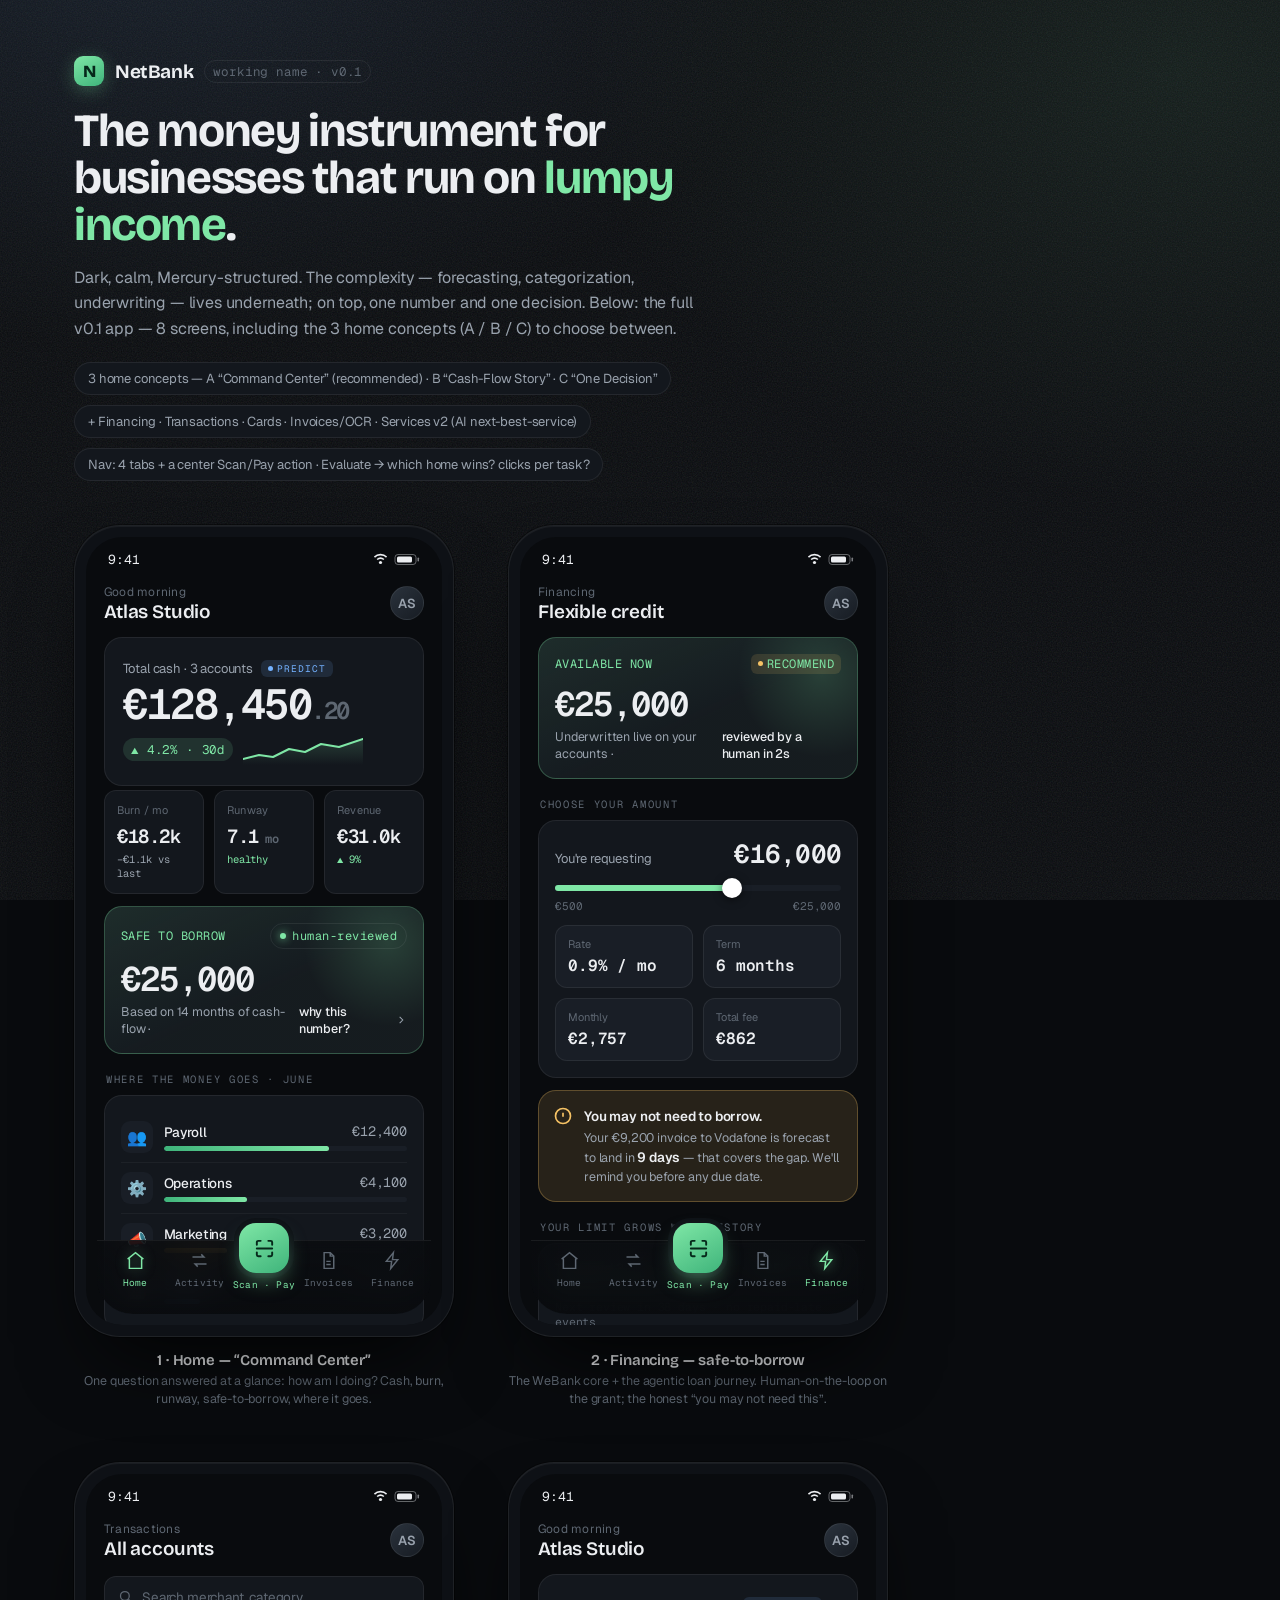
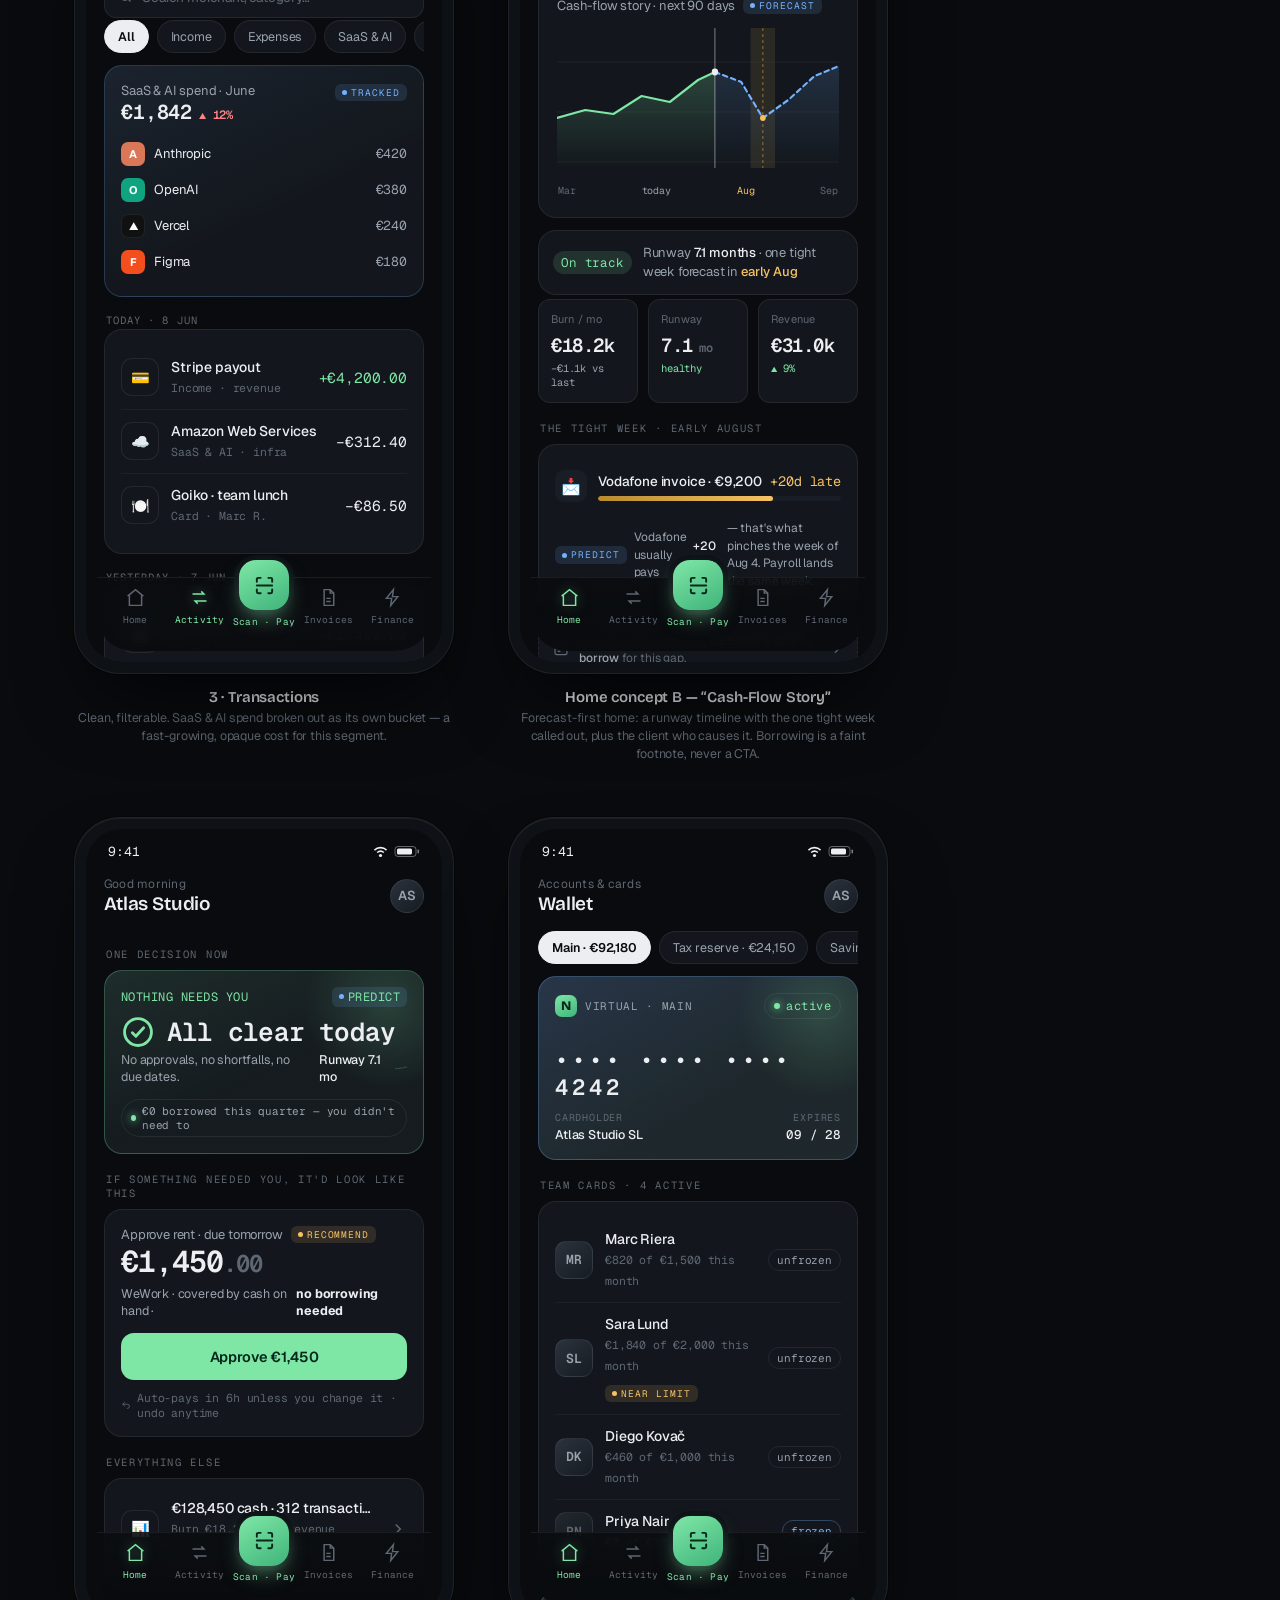
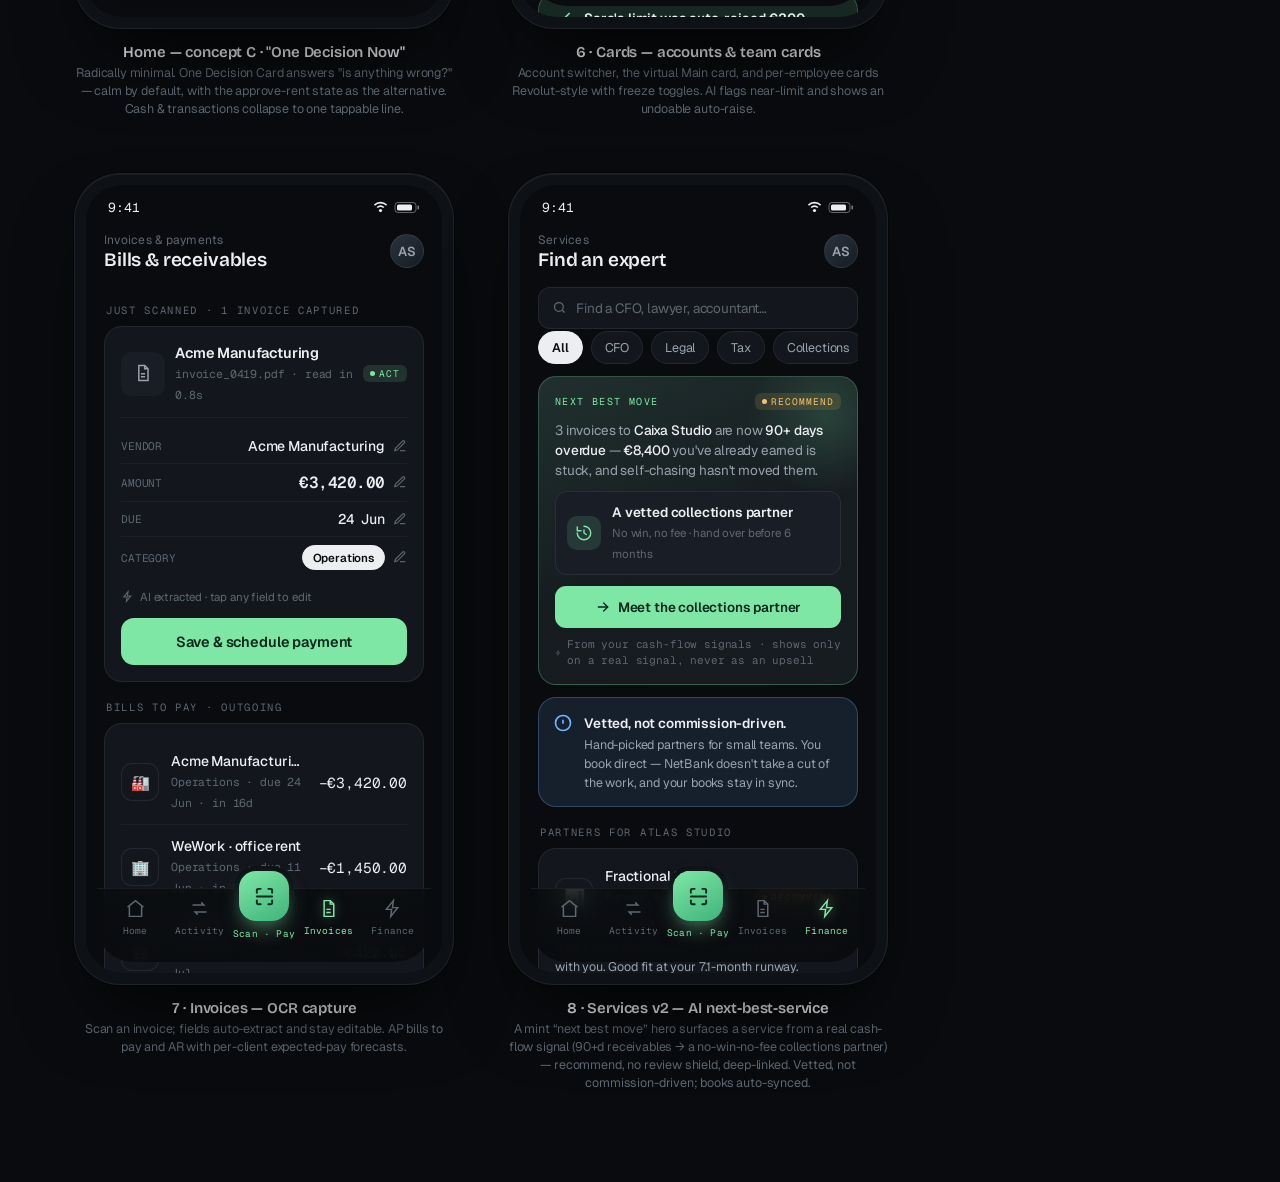
==== commit 019e795b: "feat(mockups): Services v2 next-best-service + center Scan/Pay nav Services screen v2 (docs/07 brief" ====
--- a/design/mockups/index.html
+++ b/design/mockups/index.html
@@ -22,8 +22,8 @@
     <p>Dark, calm, Mercury-structured. The complexity — forecasting, categorization, underwriting — lives underneath; on top, one number and one decision. Below: the full v0.1 app — 8 screens, including the 3 home concepts (A / B / C) to choose between.</p>
     <div class="note">
       <span class="pill">3 home concepts — A “Command Center” (recommended) · B “Cash-Flow Story” · C “One Decision”</span>
-      <span class="pill">+ Financing · Transactions · Cards · Invoices/OCR · Services</span>
-      <span class="pill">Evaluate → which home wins? calm enough? clicks per task?</span>
+      <span class="pill">+ Financing · Transactions · Cards · Invoices/OCR · Services v2 (AI next-best-service)</span>
+      <span class="pill">Nav: 4 tabs + a center Scan/Pay action · Evaluate → which home wins? clicks per task?</span>
     </div>
   </header>
 
@@ -81,8 +81,8 @@
 
           <nav class="tabbar">
             <div class="tab on"><svg viewBox="0 0 24 24"><path d="M3 10.5 12 3l9 7.5"/><path d="M5 9.5V21h14V9.5"/></svg>Home</div>
-            <div class="tab"><svg viewBox="0 0 24 24"><rect x="3" y="6" width="18" height="13" rx="2.5"/><path d="M3 10.5h18"/></svg>Cards</div>
             <div class="tab"><svg viewBox="0 0 24 24"><path d="M4 8h13l-3-3"/><path d="M20 16H7l3 3"/></svg>Activity</div>
+            <button class="tab-fab" aria-label="Scan or pay"><span class="fab"><svg viewBox="0 0 24 24"><path d="M4 8V5.5A1.5 1.5 0 0 1 5.5 4H8"/><path d="M16 4h2.5A1.5 1.5 0 0 1 20 5.5V8"/><path d="M20 16v2.5a1.5 1.5 0 0 1-1.5 1.5H16"/><path d="M8 20H5.5A1.5 1.5 0 0 1 4 18.5V16"/><path d="M4 12h16"/></svg></span><small>Scan · Pay</small></button>
             <div class="tab"><svg viewBox="0 0 24 24"><path d="M7 3h7l4 4v14H7z"/><path d="M14 3v4h4"/><path d="M9.5 13h5M9.5 16.5h5"/></svg>Invoices</div>
             <div class="tab"><svg viewBox="0 0 24 24"><path d="M13 3 5 13h6l-1 8 8-10h-6z"/></svg>Finance</div>
           </nav>
@@ -143,8 +143,8 @@
 
           <nav class="tabbar">
             <div class="tab"><svg viewBox="0 0 24 24"><path d="M3 10.5 12 3l9 7.5"/><path d="M5 9.5V21h14V9.5"/></svg>Home</div>
-            <div class="tab"><svg viewBox="0 0 24 24"><rect x="3" y="6" width="18" height="13" rx="2.5"/><path d="M3 10.5h18"/></svg>Cards</div>
             <div class="tab"><svg viewBox="0 0 24 24"><path d="M4 8h13l-3-3"/><path d="M20 16H7l3 3"/></svg>Activity</div>
+            <button class="tab-fab" aria-label="Scan or pay"><span class="fab"><svg viewBox="0 0 24 24"><path d="M4 8V5.5A1.5 1.5 0 0 1 5.5 4H8"/><path d="M16 4h2.5A1.5 1.5 0 0 1 20 5.5V8"/><path d="M20 16v2.5a1.5 1.5 0 0 1-1.5 1.5H16"/><path d="M8 20H5.5A1.5 1.5 0 0 1 4 18.5V16"/><path d="M4 12h16"/></svg></span><small>Scan · Pay</small></button>
             <div class="tab"><svg viewBox="0 0 24 24"><path d="M7 3h7l4 4v14H7z"/><path d="M14 3v4h4"/><path d="M9.5 13h5M9.5 16.5h5"/></svg>Invoices</div>
             <div class="tab on"><svg viewBox="0 0 24 24"><path d="M13 3 5 13h6l-1 8 8-10h-6z"/></svg>Finance</div>
           </nav>
@@ -197,8 +197,8 @@
 
           <nav class="tabbar">
             <div class="tab"><svg viewBox="0 0 24 24"><path d="M3 10.5 12 3l9 7.5"/><path d="M5 9.5V21h14V9.5"/></svg>Home</div>
-            <div class="tab"><svg viewBox="0 0 24 24"><rect x="3" y="6" width="18" height="13" rx="2.5"/><path d="M3 10.5h18"/></svg>Cards</div>
             <div class="tab on"><svg viewBox="0 0 24 24"><path d="M4 8h13l-3-3"/><path d="M20 16H7l3 3"/></svg>Activity</div>
+            <button class="tab-fab" aria-label="Scan or pay"><span class="fab"><svg viewBox="0 0 24 24"><path d="M4 8V5.5A1.5 1.5 0 0 1 5.5 4H8"/><path d="M16 4h2.5A1.5 1.5 0 0 1 20 5.5V8"/><path d="M20 16v2.5a1.5 1.5 0 0 1-1.5 1.5H16"/><path d="M8 20H5.5A1.5 1.5 0 0 1 4 18.5V16"/><path d="M4 12h16"/></svg></span><small>Scan · Pay</small></button>
             <div class="tab"><svg viewBox="0 0 24 24"><path d="M7 3h7l4 4v14H7z"/><path d="M14 3v4h4"/><path d="M9.5 13h5M9.5 16.5h5"/></svg>Invoices</div>
             <div class="tab"><svg viewBox="0 0 24 24"><path d="M13 3 5 13h6l-1 8 8-10h-6z"/></svg>Finance</div>
           </nav>
@@ -284,8 +284,8 @@
 
           <nav class="tabbar">
             <div class="tab on"><svg viewBox="0 0 24 24"><path d="M3 10.5 12 3l9 7.5"/><path d="M5 9.5V21h14V9.5"/></svg>Home</div>
-            <div class="tab"><svg viewBox="0 0 24 24"><rect x="3" y="6" width="18" height="13" rx="2.5"/><path d="M3 10.5h18"/></svg>Cards</div>
             <div class="tab"><svg viewBox="0 0 24 24"><path d="M4 8h13l-3-3"/><path d="M20 16H7l3 3"/></svg>Activity</div>
+            <button class="tab-fab" aria-label="Scan or pay"><span class="fab"><svg viewBox="0 0 24 24"><path d="M4 8V5.5A1.5 1.5 0 0 1 5.5 4H8"/><path d="M16 4h2.5A1.5 1.5 0 0 1 20 5.5V8"/><path d="M20 16v2.5a1.5 1.5 0 0 1-1.5 1.5H16"/><path d="M8 20H5.5A1.5 1.5 0 0 1 4 18.5V16"/><path d="M4 12h16"/></svg></span><small>Scan · Pay</small></button>
             <div class="tab"><svg viewBox="0 0 24 24"><path d="M7 3h7l4 4v14H7z"/><path d="M14 3v4h4"/><path d="M9.5 13h5M9.5 16.5h5"/></svg>Invoices</div>
             <div class="tab"><svg viewBox="0 0 24 24"><path d="M13 3 5 13h6l-1 8 8-10h-6z"/></svg>Finance</div>
           </nav>
@@ -360,8 +360,8 @@
 
           <nav class="tabbar">
             <div class="tab on"><svg viewBox="0 0 24 24"><path d="M3 10.5 12 3l9 7.5"/><path d="M5 9.5V21h14V9.5"/></svg>Home</div>
-            <div class="tab"><svg viewBox="0 0 24 24"><rect x="3" y="6" width="18" height="13" rx="2.5"/><path d="M3 10.5h18"/></svg>Cards</div>
             <div class="tab"><svg viewBox="0 0 24 24"><path d="M4 8h13l-3-3"/><path d="M20 16H7l3 3"/></svg>Activity</div>
+            <button class="tab-fab" aria-label="Scan or pay"><span class="fab"><svg viewBox="0 0 24 24"><path d="M4 8V5.5A1.5 1.5 0 0 1 5.5 4H8"/><path d="M16 4h2.5A1.5 1.5 0 0 1 20 5.5V8"/><path d="M20 16v2.5a1.5 1.5 0 0 1-1.5 1.5H16"/><path d="M8 20H5.5A1.5 1.5 0 0 1 4 18.5V16"/><path d="M4 12h16"/></svg></span><small>Scan · Pay</small></button>
             <div class="tab"><svg viewBox="0 0 24 24"><path d="M7 3h7l4 4v14H7z"/><path d="M14 3v4h4"/><path d="M9.5 13h5M9.5 16.5h5"/></svg>Invoices</div>
             <div class="tab"><svg viewBox="0 0 24 24"><path d="M13 3 5 13h6l-1 8 8-10h-6z"/></svg>Finance</div>
           </nav>
@@ -431,9 +431,9 @@
           </div>
 
           <nav class="tabbar">
-            <div class="tab"><svg viewBox="0 0 24 24"><path d="M3 10.5 12 3l9 7.5"/><path d="M5 9.5V21h14V9.5"/></svg>Home</div>
-            <div class="tab on"><svg viewBox="0 0 24 24"><rect x="3" y="6" width="18" height="13" rx="2.5"/><path d="M3 10.5h18"/></svg>Cards</div>
+            <div class="tab on"><svg viewBox="0 0 24 24"><path d="M3 10.5 12 3l9 7.5"/><path d="M5 9.5V21h14V9.5"/></svg>Home</div>
             <div class="tab"><svg viewBox="0 0 24 24"><path d="M4 8h13l-3-3"/><path d="M20 16H7l3 3"/></svg>Activity</div>
+            <button class="tab-fab" aria-label="Scan or pay"><span class="fab"><svg viewBox="0 0 24 24"><path d="M4 8V5.5A1.5 1.5 0 0 1 5.5 4H8"/><path d="M16 4h2.5A1.5 1.5 0 0 1 20 5.5V8"/><path d="M20 16v2.5a1.5 1.5 0 0 1-1.5 1.5H16"/><path d="M8 20H5.5A1.5 1.5 0 0 1 4 18.5V16"/><path d="M4 12h16"/></svg></span><small>Scan · Pay</small></button>
             <div class="tab"><svg viewBox="0 0 24 24"><path d="M7 3h7l4 4v14H7z"/><path d="M14 3v4h4"/><path d="M9.5 13h5M9.5 16.5h5"/></svg>Invoices</div>
             <div class="tab"><svg viewBox="0 0 24 24"><path d="M13 3 5 13h6l-1 8 8-10h-6z"/></svg>Finance</div>
           </nav>
@@ -545,8 +545,8 @@
 
           <nav class="tabbar">
             <div class="tab"><svg viewBox="0 0 24 24"><path d="M3 10.5 12 3l9 7.5"/><path d="M5 9.5V21h14V9.5"/></svg>Home</div>
-            <div class="tab"><svg viewBox="0 0 24 24"><rect x="3" y="6" width="18" height="13" rx="2.5"/><path d="M3 10.5h18"/></svg>Cards</div>
             <div class="tab"><svg viewBox="0 0 24 24"><path d="M4 8h13l-3-3"/><path d="M20 16H7l3 3"/></svg>Activity</div>
+            <button class="tab-fab" aria-label="Scan or pay"><span class="fab"><svg viewBox="0 0 24 24"><path d="M4 8V5.5A1.5 1.5 0 0 1 5.5 4H8"/><path d="M16 4h2.5A1.5 1.5 0 0 1 20 5.5V8"/><path d="M20 16v2.5a1.5 1.5 0 0 1-1.5 1.5H16"/><path d="M8 20H5.5A1.5 1.5 0 0 1 4 18.5V16"/><path d="M4 12h16"/></svg></span><small>Scan · Pay</small></button>
             <div class="tab on"><svg viewBox="0 0 24 24"><path d="M7 3h7l4 4v14H7z"/><path d="M14 3v4h4"/><path d="M9.5 13h5M9.5 16.5h5"/></svg>Invoices</div>
             <div class="tab"><svg viewBox="0 0 24 24"><path d="M13 3 5 13h6l-1 8 8-10h-6z"/></svg>Finance</div>
           </nav>
@@ -571,10 +571,31 @@
           <svg width="15" height="15" viewBox="0 0 24 24" fill="none" stroke="currentColor" stroke-width="2"><circle cx="11" cy="11" r="7"/><path d="m20 20-3.5-3.5"/></svg>Find a CFO, lawyer, accountant…
         </div>
         <div class="chips reveal" style="animation-delay:.07s">
-          <span class="chip on">All</span><span class="chip">CFO</span><span class="chip">Legal</span><span class="chip">Tax</span><span class="chip">Compliance</span>
-        </div>
-
-        <div class="insight reveal" style="animation-delay:.1s;margin-top:8px;background:var(--blue-dim);border-color:rgba(116,178,255,.28)">
+          <span class="chip on">All</span><span class="chip">CFO</span><span class="chip">Legal</span><span class="chip">Tax</span><span class="chip">Collections</span><span class="chip">Compliance</span>
+        </div>
+
+        <!-- AI next-best-service — renders ONLY on a real cash-flow signal; no human-review shield (a service rec is not a credit grant) -->
+        <div class="card nbs reveal" style="animation-delay:.1s;margin-top:8px">
+          <div class="hd">
+            <span class="eyb">Next best move</span>
+            <span class="ai recommend">recommend</span>
+          </div>
+          <div class="reason">3 invoices to <b>Caixa Studio</b> are now <b>90+ days overdue</b> — <b>€8,400</b> you've already earned is stuck, and self-chasing hasn't moved them.</div>
+          <div class="svc">
+            <div class="ico"><svg width="18" height="18" viewBox="0 0 24 24" fill="none" stroke="var(--mint)" stroke-width="1.9" stroke-linecap="round" stroke-linejoin="round"><path d="M3 12a9 9 0 1 0 9-9"/><path d="M3 4v5h5"/><path d="M12 8v4l3 2"/></svg></div>
+            <div class="nm"><b>A vetted collections partner</b><small>No win, no fee · hand over before 6 months</small></div>
+          </div>
+          <div class="deeplink">
+            <svg width="16" height="16" viewBox="0 0 24 24" fill="none" stroke="#06281A" stroke-width="2" stroke-linecap="round" stroke-linejoin="round"><path d="M5 12h14"/><path d="M13 6l6 6-6 6"/></svg>
+            Meet the collections partner
+          </div>
+          <div class="src">
+            <svg width="12" height="12" viewBox="0 0 24 24" fill="none" stroke="currentColor" stroke-width="2" stroke-linecap="round" stroke-linejoin="round"><path d="M13 3 5 13h6l-1 8 8-10h-6z"/></svg>
+            From your cash-flow signals · shows only on a real signal, never as an upsell
+          </div>
+        </div>
+
+        <div class="insight reveal" style="animation-delay:.16s;margin-top:12px;background:var(--blue-dim);border-color:rgba(116,178,255,.28)">
           <div class="ic" style="color:var(--blue)"><svg width="20" height="20" viewBox="0 0 24 24" fill="none" stroke="currentColor" stroke-width="2"><circle cx="12" cy="12" r="9"/><path d="M12 8v5M12 16h.01"/></svg></div>
           <div><b>Vetted, not commission-driven.</b><p>Hand-picked partners for small teams. You book direct — NetBank doesn't take a cut of the work, and your books stay in sync.</p></div>
         </div>
@@ -616,14 +637,14 @@
 
       <nav class="tabbar">
         <div class="tab"><svg viewBox="0 0 24 24"><path d="M3 10.5 12 3l9 7.5"/><path d="M5 9.5V21h14V9.5"/></svg>Home</div>
-        <div class="tab"><svg viewBox="0 0 24 24"><rect x="3" y="6" width="18" height="13" rx="2.5"/><path d="M3 10.5h18"/></svg>Cards</div>
         <div class="tab"><svg viewBox="0 0 24 24"><path d="M4 8h13l-3-3"/><path d="M20 16H7l3 3"/></svg>Activity</div>
+        <button class="tab-fab" aria-label="Scan or pay"><span class="fab"><svg viewBox="0 0 24 24"><path d="M4 8V5.5A1.5 1.5 0 0 1 5.5 4H8"/><path d="M16 4h2.5A1.5 1.5 0 0 1 20 5.5V8"/><path d="M20 16v2.5a1.5 1.5 0 0 1-1.5 1.5H16"/><path d="M8 20H5.5A1.5 1.5 0 0 1 4 18.5V16"/><path d="M4 12h16"/></svg></span><small>Scan · Pay</small></button>
         <div class="tab"><svg viewBox="0 0 24 24"><path d="M7 3h7l4 4v14H7z"/><path d="M14 3v4h4"/><path d="M9.5 13h5M9.5 16.5h5"/></svg>Invoices</div>
         <div class="tab on"><svg viewBox="0 0 24 24"><path d="M13 3 5 13h6l-1 8 8-10h-6z"/></svg>Finance</div>
       </nav>
     </div>
   </div>
-  <div class="frame-label"><b>Services — partner marketplace</b><small>Vetted CFOs, lawyers &amp; tax partners booked direct, books auto-synced. Lives under “More” / Finance-adjacent in the final nav.</small></div>
+  <div class="frame-label"><b>8 · Services v2 — AI next-best-service</b><small>A mint “next best move” hero surfaces a service from a real cash-flow signal (90+d receivables → a no-win-no-fee collections partner) — recommend, no review shield, deep-linked. Vetted, not commission-driven; books auto-synced.</small></div>
 </div>
 
   </div>
--- a/design/mockups/styles.css
+++ b/design/mockups/styles.css
@@ -206,6 +206,31 @@
 .tab.on{color:var(--mint)}
 .tab.on svg{filter:drop-shadow(0 0 6px rgba(127,231,166,.5))}
 
+/* center Scan/Pay action — raised FAB, sits in the middle tab slot */
+.tab-fab{flex:1;display:flex;flex-direction:column;align-items:center;gap:5px;background:none;border:none;padding:0;cursor:pointer;font-family:var(--mono)}
+.tab-fab .fab{width:50px;height:50px;border-radius:17px;margin-top:-24px;background:linear-gradient(150deg,var(--mint),#3FB47B);
+  display:grid;place-items:center;box-shadow:0 10px 22px -6px rgba(127,231,166,.55),0 0 0 5px var(--bg-2);transition:transform .15s}
+.tab-fab .fab svg{width:23px;height:23px;stroke:#06281A;fill:none;stroke-width:2;stroke-linecap:round;stroke-linejoin:round}
+.tab-fab:hover .fab{transform:translateY(-2px)}
+.tab-fab small{font-size:9.5px;letter-spacing:.02em;color:var(--mint)}
+
+/* next-best-service (Services v2) — single mint voltage, no human-review shield */
+.nbs{position:relative;overflow:hidden;border:1px solid rgba(127,231,166,.28);
+  background:linear-gradient(155deg,rgba(127,231,166,.12),rgba(127,231,166,.02) 55%),var(--surface)}
+.nbs::after{content:"";position:absolute;right:-50px;top:-40px;width:160px;height:160px;border-radius:50%;
+  background:radial-gradient(circle,rgba(127,231,166,.16),transparent 70%)}
+.nbs>*{position:relative;z-index:1}
+.nbs .hd{display:flex;justify-content:space-between;align-items:center;margin-bottom:10px}
+.nbs .hd .eyb{font-family:var(--mono);font-size:10px;letter-spacing:.14em;text-transform:uppercase;color:var(--mint)}
+.nbs .reason{font-size:13.5px;color:var(--text-2);line-height:1.5;margin-bottom:11px}
+.nbs .reason b{color:var(--text);font-weight:500}
+.nbs .svc{display:flex;align-items:center;gap:11px;padding:11px;border-radius:var(--r-sm);background:var(--surface-2);border:1px solid var(--line)}
+.nbs .svc .ico{width:34px;height:34px;border-radius:10px;background:var(--mint-dim);display:grid;place-items:center;flex:none}
+.nbs .svc .nm b{font-size:13.5px;font-weight:600;display:block}
+.nbs .svc .nm small{color:var(--text-3);font-size:11.5px}
+.nbs .deeplink{display:flex;align-items:center;justify-content:center;gap:7px;margin-top:11px;color:#06281A;background:var(--mint);border-radius:11px;padding:12px;font-weight:600;font-size:13.5px}
+.nbs .src{margin-top:9px;display:flex;align-items:center;gap:6px;color:var(--text-3);font-size:11px;font-family:var(--mono);line-height:1.4}
+
 /* reveal animation */
 .reveal{opacity:0;transform:translateY(10px);animation:rise .65s cubic-bezier(.2,.7,.2,1) forwards}
 @keyframes rise{to{opacity:1;transform:none}}
